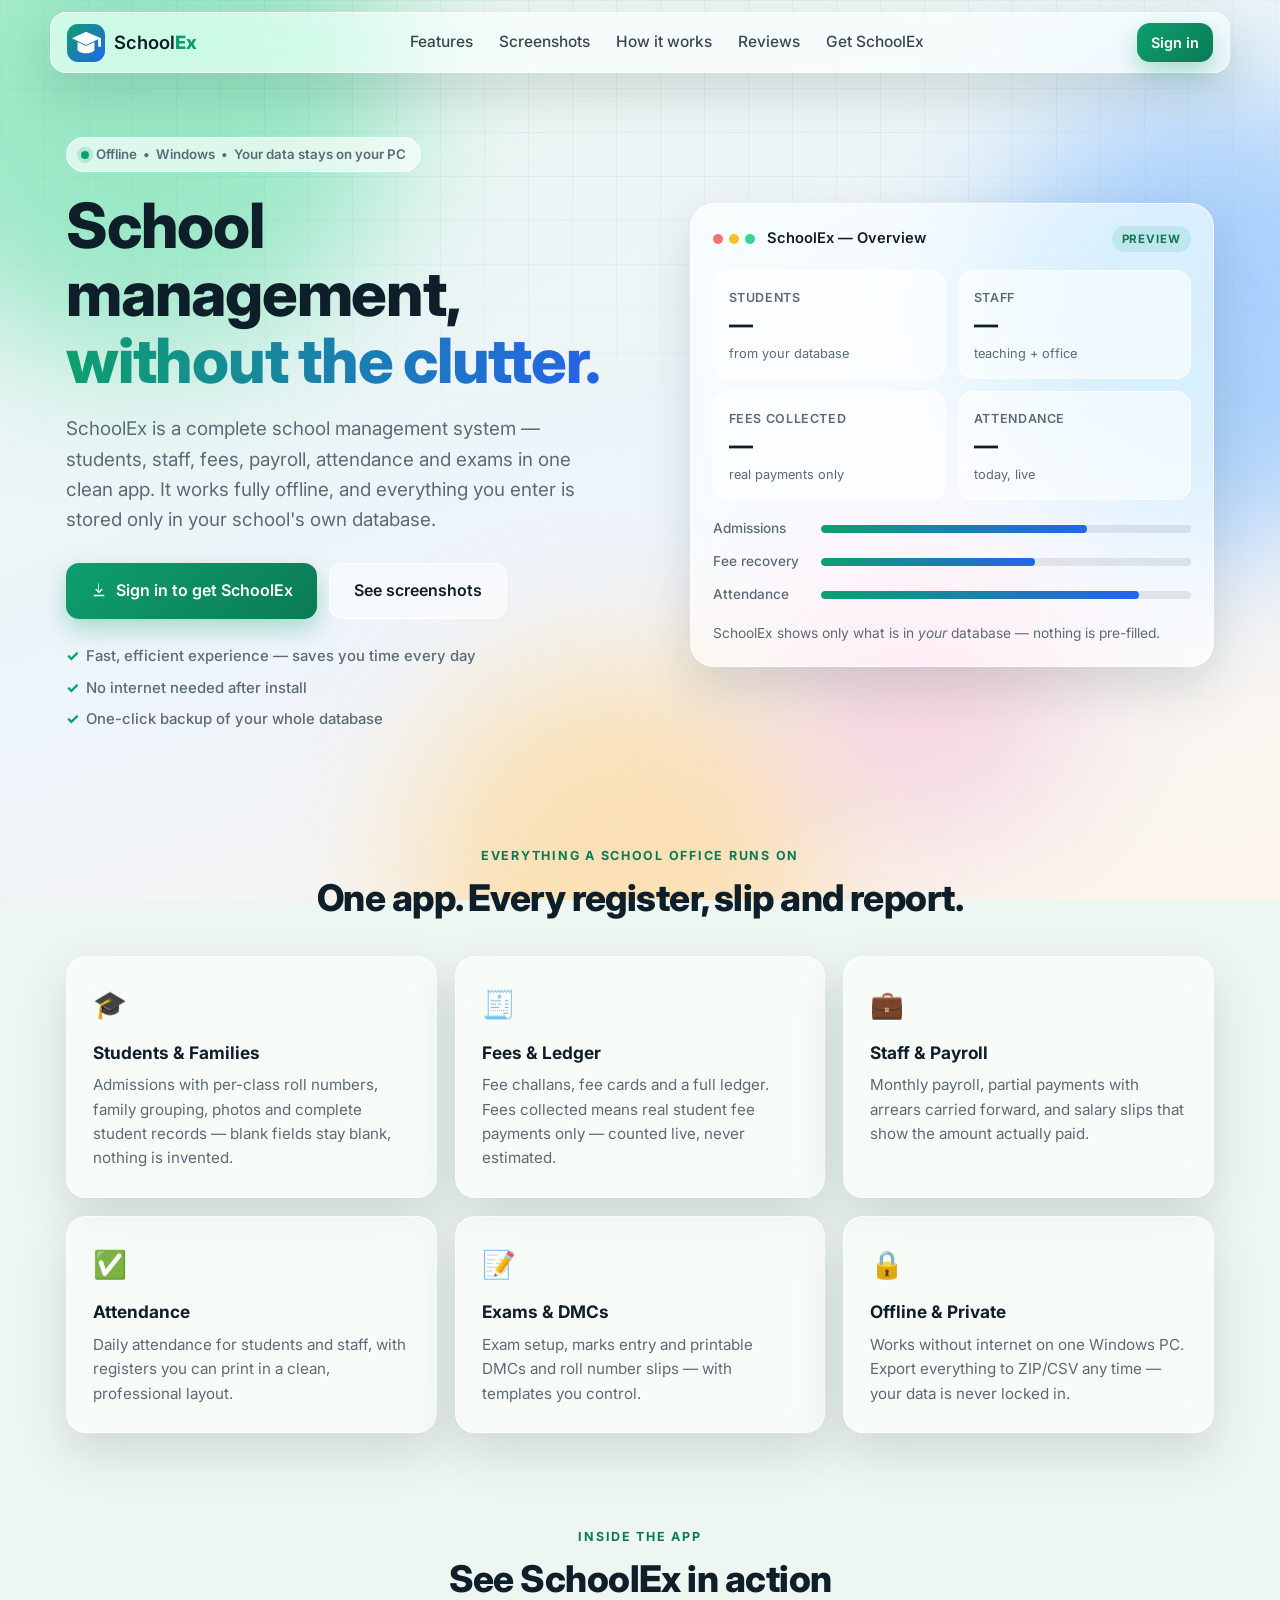
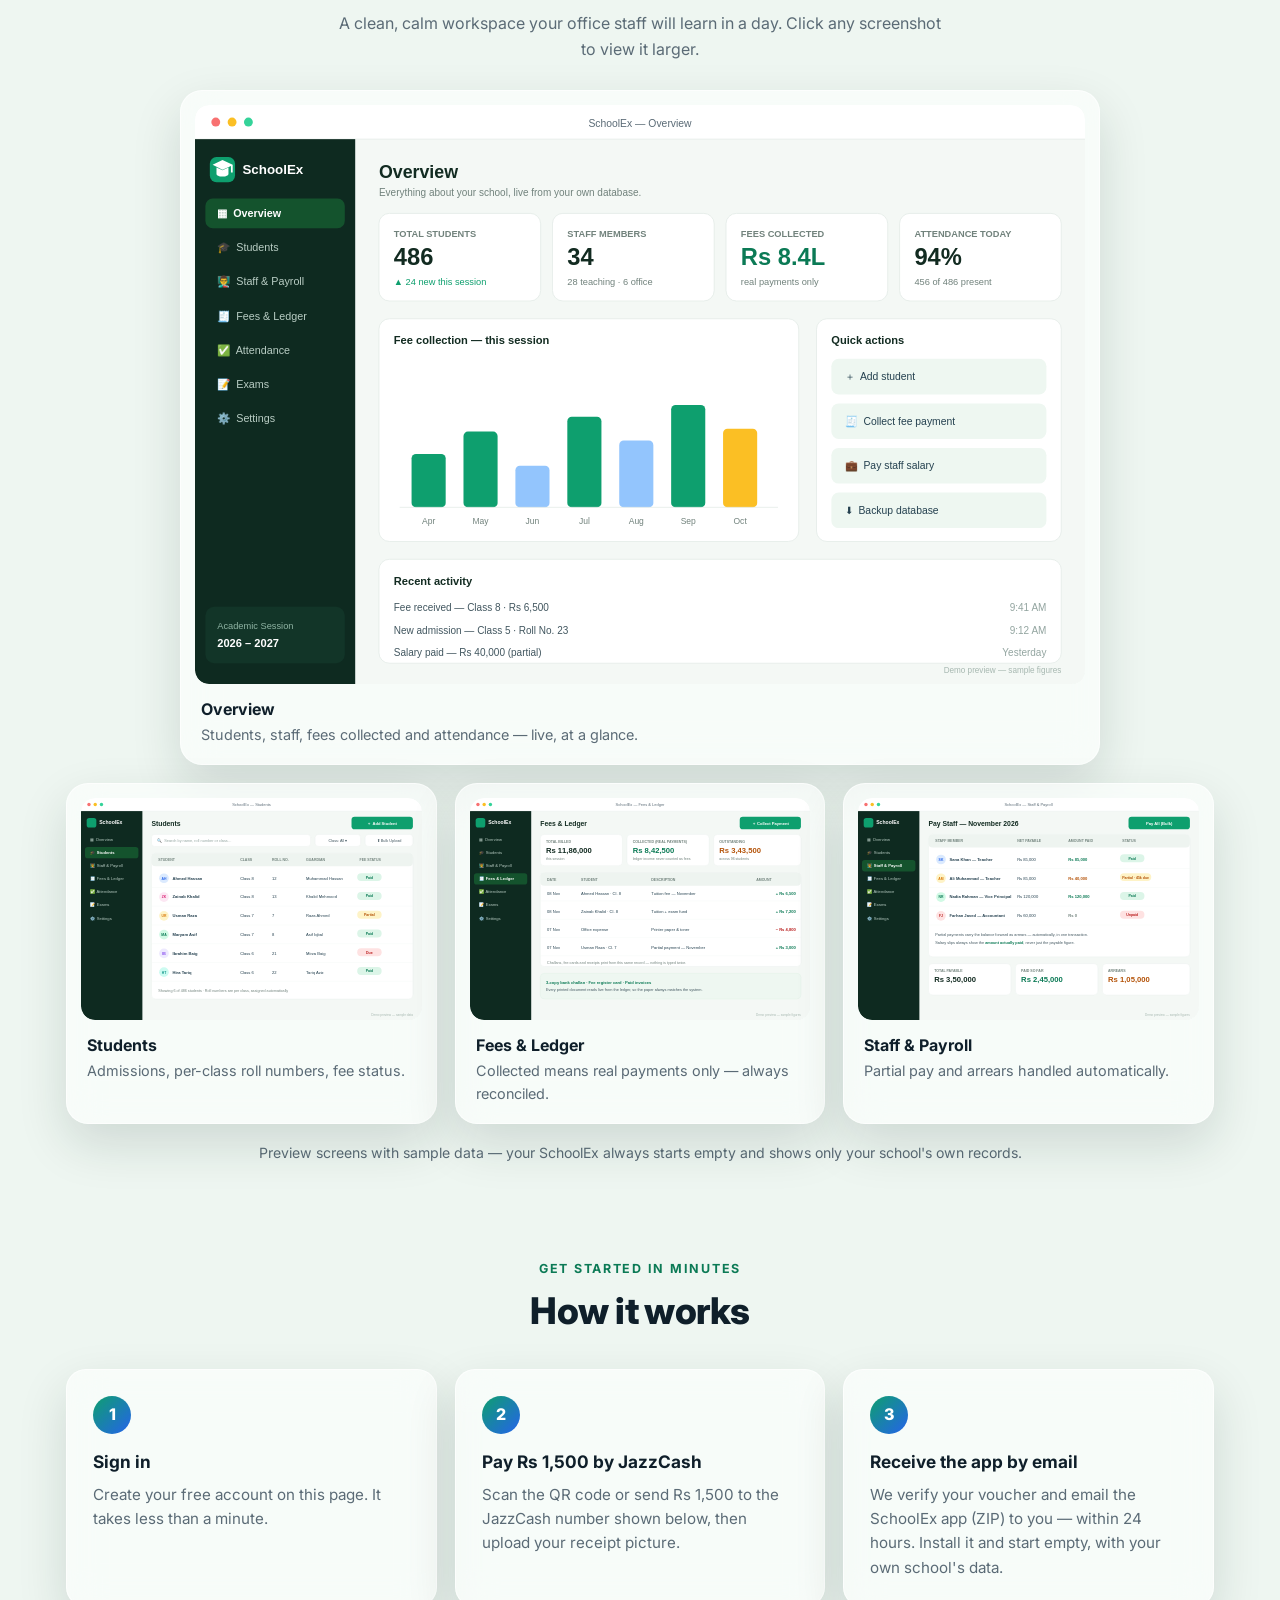
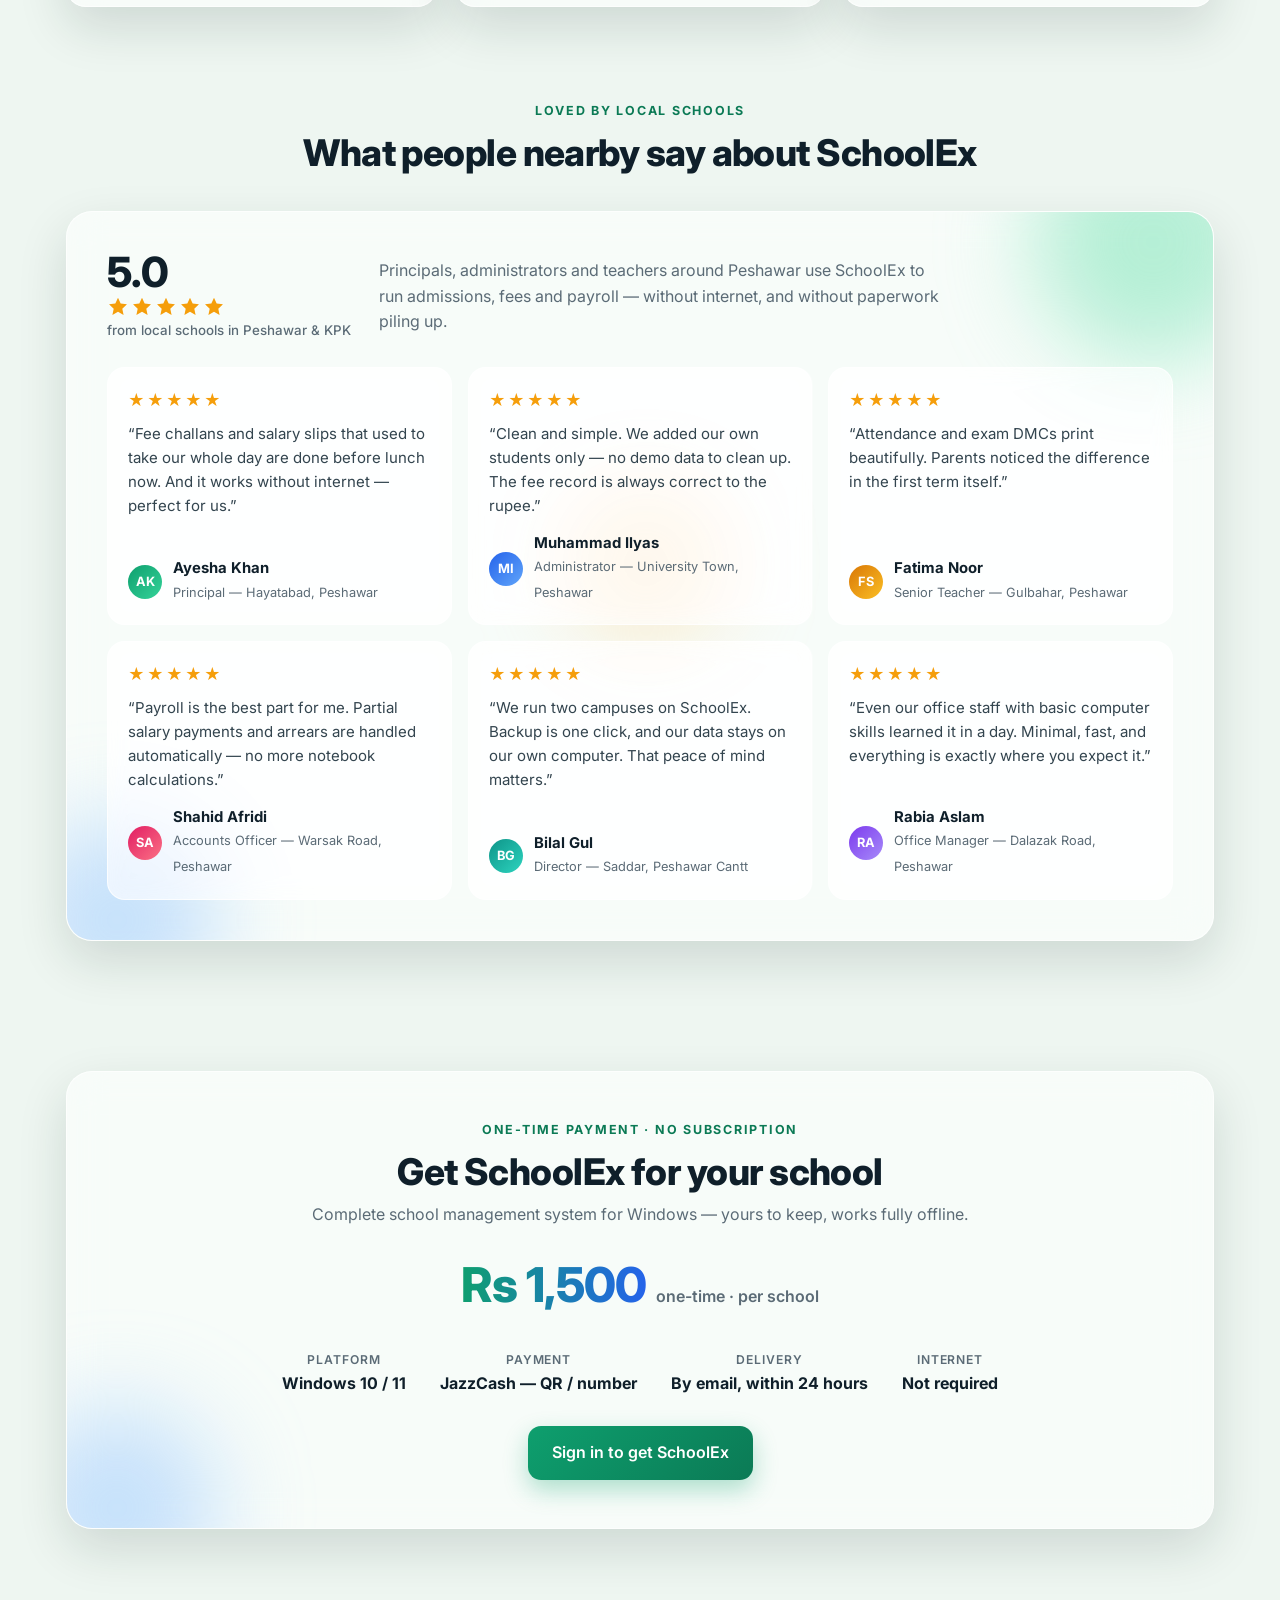
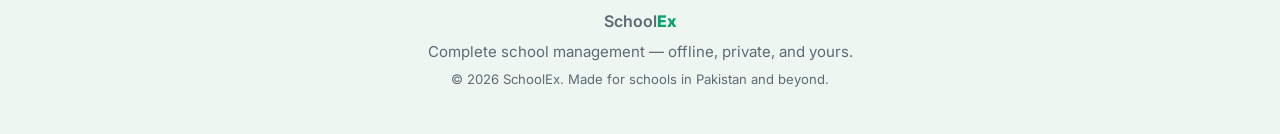
==== index.html @ 46cc44a2 "Payment flow v2: JazzCash number + copy, upload receipt picture (no code), drop Easypaisa, proof ema" ====
<!DOCTYPE html>
<html lang="en">
<head>
<meta charset="UTF-8" />
<meta name="viewport" content="width=device-width, initial-scale=1.0" />
<title>SchoolEx — Complete School Management System</title>
<meta name="description" content="SchoolEx is a complete, offline school management system for Windows. Students, staff, fees, payroll, attendance and exams — your data stays on your own computer." />
<link rel="icon" href="data:image/svg+xml,%3Csvg xmlns='http://www.w3.org/2000/svg' viewBox='0 0 64 64'%3E%3Crect width='64' height='64' rx='14' fill='%230e9f6e'/%3E%3Cpath d='M32 14 6 26l26 12 22-10.2V42h4V26L32 14zm-14 16.6V44c0 3.3 6.3 6 14 6s14-2.7 14-6V30.6l-14 6.5-14-6.5z' fill='white'/%3E%3C/svg%3E" />
<link rel="preconnect" href="https://fonts.googleapis.com" />
<link rel="preconnect" href="https://fonts.gstatic.com" crossorigin />
<link href="https://fonts.googleapis.com/css2?family=Inter:wght@400;500;600;700;800&display=swap" rel="stylesheet" />
<link rel="stylesheet" href="styles.css" />
</head>
<body>

<!-- Blurred abstract background -->
<div class="bg" aria-hidden="true">
  <span class="blob blob-1"></span>
  <span class="blob blob-2"></span>
  <span class="blob blob-3"></span>
  <span class="blob blob-4"></span>
  <div class="bg-grid"></div>
</div>

<header class="nav glass">
  <a class="brand" href="#top" aria-label="SchoolEx home">
    <span class="brand-mark" aria-hidden="true">
      <svg viewBox="0 0 64 64" width="30" height="30"><path d="M32 8 2 22l30 14 26-12.1V40h6V22L32 8ZM14 29.8V46c0 4.4 8.1 8 18 8s18-3.6 18-8V29.8L32 38.2 14 29.8Z" fill="currentColor"/></svg>
    </span>
    <span class="brand-name">School<b>Ex</b></span>
  </a>

  <button class="nav-toggle" id="navToggle" aria-label="Open menu" aria-expanded="false" aria-controls="navLinks">
    <span></span><span></span><span></span>
  </button>

  <nav class="nav-links" id="navLinks">
    <a href="#features">Features</a>
    <a href="#screenshots">Screenshots</a>
    <a href="#how">How it works</a>
    <a href="#reviews">Reviews</a>
    <a href="#download">Get SchoolEx</a>
  </nav>

  <div class="nav-actions">
    <div class="user-chip" id="userChip" hidden>
      <span class="avatar" id="userAvatar">A</span>
      <span class="user-name" id="userName">User</span>
      <button class="btn btn-ghost btn-sm" id="signOutBtn" type="button">Sign out</button>
    </div>
    <button class="btn btn-primary btn-sm" id="navSignInBtn" type="button">Sign in</button>
  </div>
</header>

<main id="top">

  <!-- HERO -->
  <section class="hero">
    <div class="hero-copy">
      <p class="badge"><span class="dot"></span> Offline &nbsp;•&nbsp; Windows &nbsp;•&nbsp; Your data stays on your PC</p>
      <h1>School management,<br /><span class="grad">without the clutter.</span></h1>
      <p class="lead">SchoolEx is a complete school management system — students, staff, fees, payroll, attendance and exams in one clean app. It works fully offline, and everything you enter is stored only in your school's own database.</p>
      <div class="hero-cta">
        <button class="btn btn-primary btn-lg download-btn" type="button" data-download>
          <svg viewBox="0 0 24 24" width="18" height="18" aria-hidden="true"><path d="M12 3v10.2l3.6-3.6L17 11l-5 5-5-5 1.4-1.4L11 13.2V3h1zm-7 15h14v2H5v-2z" fill="currentColor" transform="translate(0 -1)"/></svg>
          <span data-download-label>Sign in to get SchoolEx</span>
        </button>
        <a class="btn btn-glass btn-lg" href="#screenshots">See screenshots</a>
      </div>
      <ul class="hero-points">
        <li>Fast, efficient experience — saves you time every day</li>
        <li>No internet needed after install</li>
        <li>One-click backup of your whole database</li>
      </ul>
    </div>

    <div class="hero-preview glass" aria-label="SchoolEx app preview">
      <div class="preview-head">
        <span class="traffic"><i></i><i></i><i></i></span>
        <span class="preview-title">SchoolEx — Overview</span>
        <span class="preview-tag">Preview</span>
      </div>
      <div class="preview-stats">
        <div class="pstat"><span>Students</span><strong>—</strong><small>from your database</small></div>
        <div class="pstat"><span>Staff</span><strong>—</strong><small>teaching + office</small></div>
        <div class="pstat"><span>Fees collected</span><strong>—</strong><small>real payments only</small></div>
        <div class="pstat"><span>Attendance</span><strong>—</strong><small>today, live</small></div>
      </div>
      <div class="preview-bars" aria-hidden="true">
        <div class="bar-row"><span>Admissions</span><div class="bar"><i style="width:72%"></i></div></div>
        <div class="bar-row"><span>Fee recovery</span><div class="bar"><i style="width:58%"></i></div></div>
        <div class="bar-row"><span>Attendance</span><div class="bar"><i style="width:86%"></i></div></div>
      </div>
      <p class="preview-note">SchoolEx shows only what is in <em>your</em> database — nothing is pre-filled.</p>
    </div>
  </section>

  <!-- FEATURES -->
  <section class="section" id="features">
    <p class="eyebrow">Everything a school office runs on</p>
    <h2>One app. Every register, slip and report.</h2>
    <div class="grid features-grid">
      <article class="card glass">
        <span class="icon">🎓</span>
        <h3>Students &amp; Families</h3>
        <p>Admissions with per-class roll numbers, family grouping, photos and complete student records — blank fields stay blank, nothing is invented.</p>
      </article>
      <article class="card glass">
        <span class="icon">🧾</span>
        <h3>Fees &amp; Ledger</h3>
        <p>Fee challans, fee cards and a full ledger. Fees collected means real student fee payments only — counted live, never estimated.</p>
      </article>
      <article class="card glass">
        <span class="icon">💼</span>
        <h3>Staff &amp; Payroll</h3>
        <p>Monthly payroll, partial payments with arrears carried forward, and salary slips that show the amount actually paid.</p>
      </article>
      <article class="card glass">
        <span class="icon">✅</span>
        <h3>Attendance</h3>
        <p>Daily attendance for students and staff, with registers you can print in a clean, professional layout.</p>
      </article>
      <article class="card glass">
        <span class="icon">📝</span>
        <h3>Exams &amp; DMCs</h3>
        <p>Exam setup, marks entry and printable DMCs and roll number slips — with templates you control.</p>
      </article>
      <article class="card glass">
        <span class="icon">🔒</span>
        <h3>Offline &amp; Private</h3>
        <p>Works without internet on one Windows PC. Export everything to ZIP/CSV any time — your data is never locked in.</p>
      </article>
    </div>
  </section>

  <!-- SCREENSHOTS -->
  <section class="section" id="screenshots">
    <p class="eyebrow">Inside the app</p>
    <h2>See SchoolEx in action</h2>
    <p class="section-sub">A clean, calm workspace your office staff will learn in a day. Click any screenshot to view it larger.</p>

    <figure class="shot shot-featured glass">
      <button class="shot-btn" type="button" data-lightbox="screenshots/overview.svg" data-caption="Overview — your whole school at a glance, live from your own database">
        <img src="screenshots/overview.svg" alt="SchoolEx Overview dashboard screenshot" loading="lazy" />
      </button>
      <figcaption><strong>Overview</strong><span>Students, staff, fees collected and attendance — live, at a glance.</span></figcaption>
    </figure>

    <div class="grid shots-grid">
      <figure class="shot glass">
        <button class="shot-btn" type="button" data-lightbox="screenshots/students.svg" data-caption="Students — admissions, per-class roll numbers and fee status in one register">
          <img src="screenshots/students.svg" alt="SchoolEx Students register screenshot" loading="lazy" />
        </button>
        <figcaption><strong>Students</strong><span>Admissions, per-class roll numbers, fee status.</span></figcaption>
      </figure>
      <figure class="shot glass">
        <button class="shot-btn" type="button" data-lightbox="screenshots/fees.svg" data-caption="Fees &amp; Ledger — billed, collected (real payments only) and outstanding, always reconciled">
          <img src="screenshots/fees.svg" alt="SchoolEx Fees and Ledger screenshot" loading="lazy" />
        </button>
        <figcaption><strong>Fees &amp; Ledger</strong><span>Collected means real payments only — always reconciled.</span></figcaption>
      </figure>
      <figure class="shot glass">
        <button class="shot-btn" type="button" data-lightbox="screenshots/payroll.svg" data-caption="Staff &amp; Payroll — partial payments, automatic arrears, and slips that show the amount actually paid">
          <img src="screenshots/payroll.svg" alt="SchoolEx Staff Payroll screenshot" loading="lazy" />
        </button>
        <figcaption><strong>Staff &amp; Payroll</strong><span>Partial pay and arrears handled automatically.</span></figcaption>
      </figure>
    </div>
    <p class="shots-note">Preview screens with sample data — your SchoolEx always starts empty and shows only your school's own records.</p>
  </section>

  <!-- HOW IT WORKS -->
  <section class="section" id="how">
    <p class="eyebrow">Get started in minutes</p>
    <h2>How it works</h2>
    <div class="grid steps-grid">
      <article class="card glass step"><span class="step-no">1</span><h3>Sign in</h3><p>Create your free account on this page. It takes less than a minute.</p></article>
      <article class="card glass step"><span class="step-no">2</span><h3>Pay Rs 1,500 by JazzCash</h3><p>Scan the QR code or send Rs 1,500 to the JazzCash number shown below, then upload your receipt picture.</p></article>
      <article class="card glass step"><span class="step-no">3</span><h3>Receive the app by email</h3><p>We verify your voucher and email the SchoolEx app (ZIP) to you — within 24 hours. Install it and start empty, with your own school's data.</p></article>
    </div>
  </section>

  <!-- REVIEWS — abstract 5-star local people reviews box -->
  <section class="section" id="reviews">
    <p class="eyebrow">Loved by local schools</p>
    <h2>What people nearby say about SchoolEx</h2>

    <div class="reviews-box glass">
      <span class="reviews-blob rb-1" aria-hidden="true"></span>
      <span class="reviews-blob rb-2" aria-hidden="true"></span>
      <span class="reviews-blob rb-3" aria-hidden="true"></span>

      <div class="reviews-summary">
        <div class="summary-score">
          <strong>5.0</strong>
          <span class="stars" role="img" aria-label="Rated 5 out of 5 stars">
            <svg viewBox="0 0 24 24"><path d="M12 2l2.9 6.3 6.9.8-5.1 4.7 1.4 6.8L12 17.3 5.9 20.6l1.4-6.8L2.2 9.1l6.9-.8L12 2z"/></svg>
            <svg viewBox="0 0 24 24"><path d="M12 2l2.9 6.3 6.9.8-5.1 4.7 1.4 6.8L12 17.3 5.9 20.6l1.4-6.8L2.2 9.1l6.9-.8L12 2z"/></svg>
            <svg viewBox="0 0 24 24"><path d="M12 2l2.9 6.3 6.9.8-5.1 4.7 1.4 6.8L12 17.3 5.9 20.6l1.4-6.8L2.2 9.1l6.9-.8L12 2z"/></svg>
            <svg viewBox="0 0 24 24"><path d="M12 2l2.9 6.3 6.9.8-5.1 4.7 1.4 6.8L12 17.3 5.9 20.6l1.4-6.8L2.2 9.1l6.9-.8L12 2z"/></svg>
            <svg viewBox="0 0 24 24"><path d="M12 2l2.9 6.3 6.9.8-5.1 4.7 1.4 6.8L12 17.3 5.9 20.6l1.4-6.8L2.2 9.1l6.9-.8L12 2z"/></svg>
          </span>
          <small>from local schools in Peshawar &amp; KPK</small>
        </div>
        <p class="summary-text">Principals, administrators and teachers around Peshawar use SchoolEx to run admissions, fees and payroll — without internet, and without paperwork piling up.</p>
      </div>

      <div class="reviews-grid">
        <figure class="review-card">
          <span class="stars sm" role="img" aria-label="5 out of 5 stars">★★★★★</span>
          <blockquote>“Fee challans and salary slips that used to take our whole day are done before lunch now. And it works without internet — perfect for us.”</blockquote>
          <figcaption>
            <span class="avatar a-green">AK</span>
            <span><strong>Ayesha Khan</strong><small>Principal — Hayatabad, Peshawar</small></span>
          </figcaption>
        </figure>

        <figure class="review-card">
          <span class="stars sm" role="img" aria-label="5 out of 5 stars">★★★★★</span>
          <blockquote>“Clean and simple. We added our own students only — no demo data to clean up. The fee record is always correct to the rupee.”</blockquote>
          <figcaption>
            <span class="avatar a-blue">MI</span>
            <span><strong>Muhammad Ilyas</strong><small>Administrator — University Town, Peshawar</small></span>
          </figcaption>
        </figure>

        <figure class="review-card">
          <span class="stars sm" role="img" aria-label="5 out of 5 stars">★★★★★</span>
          <blockquote>“Attendance and exam DMCs print beautifully. Parents noticed the difference in the first term itself.”</blockquote>
          <figcaption>
            <span class="avatar a-amber">FS</span>
            <span><strong>Fatima Noor</strong><small>Senior Teacher — Gulbahar, Peshawar</small></span>
          </figcaption>
        </figure>

        <figure class="review-card">
          <span class="stars sm" role="img" aria-label="5 out of 5 stars">★★★★★</span>
          <blockquote>“Payroll is the best part for me. Partial salary payments and arrears are handled automatically — no more notebook calculations.”</blockquote>
          <figcaption>
            <span class="avatar a-rose">SA</span>
            <span><strong>Shahid Afridi</strong><small>Accounts Officer — Warsak Road, Peshawar</small></span>
          </figcaption>
        </figure>

        <figure class="review-card">
          <span class="stars sm" role="img" aria-label="5 out of 5 stars">★★★★★</span>
          <blockquote>“We run two campuses on SchoolEx. Backup is one click, and our data stays on our own computer. That peace of mind matters.”</blockquote>
          <figcaption>
            <span class="avatar a-teal">BG</span>
            <span><strong>Bilal Gul</strong><small>Director — Saddar, Peshawar Cantt</small></span>
          </figcaption>
        </figure>

        <figure class="review-card">
          <span class="stars sm" role="img" aria-label="5 out of 5 stars">★★★★★</span>
          <blockquote>“Even our office staff with basic computer skills learned it in a day. Minimal, fast, and everything is exactly where you expect it.”</blockquote>
          <figcaption>
            <span class="avatar a-violet">RA</span>
            <span><strong>Rabia Aslam</strong><small>Office Manager — Dalazak Road, Peshawar</small></span>
          </figcaption>
        </figure>
      </div>
      <!-- Note for the site owner: replace these sample reviews with real ones from your schools before promoting the page. -->
    </div>
  </section>

  <!-- GET SCHOOLEX — payment -->
  <section class="section" id="download">
    <div class="download-card glass">
      <span class="reviews-blob rb-2" aria-hidden="true"></span>
      <p class="eyebrow">One-time payment · No subscription</p>
      <h2>Get SchoolEx for your school</h2>
      <p class="lead-sm">Complete school management system for Windows — yours to keep, works fully offline.</p>
      <div class="price-tag"><span class="price-amount">Rs 1,500</span><span class="price-note">one-time · per school</span></div>
      <ul class="specs">
        <li><span>Platform</span><strong>Windows 10 / 11</strong></li>
        <li><span>Payment</span><strong>JazzCash — QR / number</strong></li>
        <li><span>Delivery</span><strong>By email, within 24 hours</strong></li>
        <li><span>Internet</span><strong>Not required</strong></li>
      </ul>
      <button class="btn btn-primary btn-lg download-btn" type="button" data-download>
        <span data-download-label>Sign in to get SchoolEx</span>
      </button>

      <!-- Payment step (unlocked after sign-in) -->
      <div class="pay-panel" id="paymentPanel" hidden>
        <div class="pay-head">
          <span class="step-badge">Final step</span>
          <h3>Pay Rs 1,500 with JazzCash</h3>
          <p>Send <strong>Rs 1,500</strong> from JazzCash or any mobile wallet / bank app (Raast) to the number below — then upload your receipt picture. Your details and the picture are sent <strong>straight to our Gmail inbox</strong> for verification.</p>
        </div>

        <div class="jazz-card">
          <div class="jazz-info">
            <span class="jazz-brand">JazzCash</span>
            <span class="jazz-label">Send money to this number</span>
            <span class="jazz-number">0329 5626026</span>
            <span class="jazz-title">Account title: <strong>Masood Ahmad</strong></span>
            <button class="btn btn-glass btn-sm" id="copyNumberBtn" type="button">📋 Copy number</button>
          </div>
          <div class="qr-box">
            <!-- Owner's JazzCash QR will be placed here as qr-jazzcash.svg once a valid QR is supplied -->
            <div class="qr-placeholder" role="img" aria-label="QR code coming soon — please use the JazzCash number">
              <span class="qr-icon">▦</span>
              <span>QR code coming soon<br />Please use the number for now</span>
            </div>
          </div>
        </div>

        <label class="voucher-label"> Upload your voucher / receipt picture
          <span class="upload-box">
            <input type="file" id="proofFile" accept="image/*" />
            <span class="upload-hint" id="proofName">Choose the screenshot or photo of your payment receipt (image, up to 8 MB)</span>
          </span>
        </label>
        <img id="proofPreview" class="proof-preview" alt="Your uploaded receipt preview" hidden />
        <p class="form-error" id="payError" role="alert" hidden></p>

        <div class="pay-actions">
          <button class="btn btn-primary btn-lg" id="confirmSentBtn" type="button">Submit payment proof ✓</button>
          <a class="btn btn-glass btn-lg" id="sendVoucherBtn" href="#" role="button">
            ✉&#160; Or email it to <span class="masked-email">mas•••06@gmail.com</span>
          </a>
        </div>
        <p class="pay-note"><strong>Submit</strong> sends your details and receipt picture directly to our Gmail inbox — no email app needed. If submitting ever fails, use the masked-email button instead and attach the picture in your email app. The address is shown masked on purpose.</p>
      </div>

      <!-- Thank-you (shown after the visitor confirms sending) -->
      <div class="thanks-panel" id="thanksPanel" hidden>
        <div class="thanks-icon" aria-hidden="true">🎉</div>
        <h3>Congratulations — and thank you, from the heart! 💚</h3>
        <p class="thanks-msg">You have taken a beautiful step for your school. Your payment details are with us now, and it truly means a lot that you chose SchoolEx. We will lovingly verify your payment and <strong>email the SchoolEx app (ZIP) to <span id="thanksEmail">your email</span> within 24 hours</strong> — by <strong id="deliveryBy"></strong> at the latest.</p>
        <p class="thanks-sub" id="orderSummary"></p>
        <p class="thanks-sub">No need to wait on this page — just keep an eye on your inbox (and the spam folder, just in case). If anything is unclear in your receipt picture, we will reply to the same email and help you complete it.</p>
        <p class="thanks-sign">With gratitude,<br /><strong>Team SchoolEx</strong></p>
      </div>
    </div>
  </section>

</main>

<footer class="footer">
  <span class="brand-name">School<b>Ex</b></span>
  <p>Complete school management — offline, private, and yours.</p>
  <small>© 2026 SchoolEx. Made for schools in Pakistan and beyond.</small>
</footer>

<!-- AUTH MODAL -->
<div class="modal-backdrop" id="authModal" hidden>
  <div class="modal glass-strong" role="dialog" aria-modal="true" aria-labelledby="authTitle">
    <button class="modal-close" id="authClose" type="button" aria-label="Close">✕</button>
    <div class="modal-brand">
      <span class="brand-mark"><svg viewBox="0 0 64 64" width="26" height="26"><path d="M32 8 2 22l30 14 26-12.1V40h6V22L32 8ZM14 29.8V46c0 4.4 8.1 8 18 8s18-3.6 18-8V29.8L32 38.2 14 29.8Z" fill="currentColor"/></svg></span>
      <h2 id="authTitle">Welcome to SchoolEx</h2>
      <p>Sign in to continue to the payment step.</p>
    </div>

    <div class="tabs" role="tablist">
      <button class="tab active" id="tabSignIn" type="button" role="tab" aria-selected="true">Sign in</button>
      <button class="tab" id="tabSignUp" type="button" role="tab" aria-selected="false">Create account</button>
    </div>

    <form id="signInForm" novalidate>
      <label> Email
        <input type="email" id="siEmail" autocomplete="email" placeholder="you@school.edu.pk" required />
      </label>
      <label> Password
        <span class="pw-wrap">
          <input type="password" id="siPassword" autocomplete="current-password" placeholder="Your password" required />
          <button type="button" class="pw-toggle" data-toggle-pw="siPassword" aria-label="Show password">Show</button>
        </span>
      </label>
      <p class="form-error" id="siError" role="alert" hidden></p>
      <button class="btn btn-primary btn-block" type="submit">Sign in &amp; continue</button>
    </form>

    <form id="signUpForm" novalidate hidden>
      <label> Full name
        <input type="text" id="suName" autocomplete="name" placeholder="e.g. Ayesha Khan" required />
      </label>
      <label> School name <span class="optional">(optional)</span>
        <input type="text" id="suSchool" autocomplete="organization" placeholder="e.g. City Model School" />
      </label>
      <label> Email
        <input type="email" id="suEmail" autocomplete="email" placeholder="you@school.edu.pk" required />
      </label>
      <label> Password
        <span class="pw-wrap">
          <input type="password" id="suPassword" autocomplete="new-password" placeholder="At least 8 characters" required />
          <button type="button" class="pw-toggle" data-toggle-pw="suPassword" aria-label="Show password">Show</button>
        </span>
      </label>
      <p class="form-error" id="suError" role="alert" hidden></p>
      <button class="btn btn-primary btn-block" type="submit">Create account &amp; continue</button>
    </form>

    <p class="auth-note">Demo sign-in for this landing page — accounts are stored only in your browser. Connect a real backend before using this for public registrations.</p>
  </div>
</div>

<!-- LIGHTBOX -->
<div class="modal-backdrop" id="lightbox" hidden>
  <div class="lightbox-box glass-strong">
    <button class="modal-close" id="lightboxClose" type="button" aria-label="Close">✕</button>
    <img id="lightboxImg" src="" alt="SchoolEx screenshot enlarged" />
    <p id="lightboxCaption"></p>
  </div>
</div>

<div class="toast" id="toast" role="status" hidden></div>

<script src="app.js"></script>
</body>
</html>
---- styles.css ----
/* SchoolEx landing page — minimal, professional, glass / blur design, fully responsive */
:root{
  --green:#0e9f6e; --green-dark:#0b7a55; --ink:#0f1f2a; --muted:#5b6b76;
  --glass:rgba(255,255,255,.62); --glass-strong:rgba(255,255,255,.86);
  --border:rgba(255,255,255,.65); --shadow:0 20px 50px rgba(15,45,35,.14);
  --radius:20px;
}
*{box-sizing:border-box;margin:0;padding:0}
[hidden]{display:none!important}
html{scroll-behavior:smooth}
body{
  font-family:"Inter",system-ui,-apple-system,"Segoe UI",Roboto,Arial,sans-serif;
  color:var(--ink); background:#eef6f1; line-height:1.6; overflow-x:hidden;
  -webkit-font-smoothing:antialiased;
}
a{color:inherit;text-decoration:none}
button{font:inherit;cursor:pointer}
h1{font-size:clamp(2.3rem,5.4vw,3.9rem);line-height:1.08;font-weight:800;letter-spacing:-.02em}
h2{font-size:clamp(1.6rem,3.4vw,2.3rem);line-height:1.2;font-weight:800;letter-spacing:-.015em;text-align:center}
h3{font-size:1.08rem;font-weight:700}
.grad{background:linear-gradient(92deg,var(--green),#2563eb);-webkit-background-clip:text;background-clip:text;color:transparent}

/* ---------- Blurred background ---------- */
.bg{position:fixed;inset:0;z-index:-1;overflow:hidden;background:linear-gradient(160deg,#eaf7ef 0%,#eef4fb 55%,#fdf6ec 100%)}
.blob{position:absolute;border-radius:50%;filter:blur(70px);opacity:.75}
.blob-1{width:520px;height:520px;background:#7fe3b8;top:-160px;left:-120px}
.blob-2{width:460px;height:460px;background:#93c5fd;top:10%;right:-160px}
.blob-3{width:420px;height:420px;background:#fcd9a0;bottom:-180px;left:32%}
.blob-4{width:300px;height:300px;background:#f5b8d0;bottom:6%;right:16%;opacity:.5}
.bg-grid{position:absolute;inset:0;background-image:linear-gradient(rgba(15,31,42,.045) 1px,transparent 1px),linear-gradient(90deg,rgba(15,31,42,.045) 1px,transparent 1px);background-size:44px 44px;mask-image:radial-gradient(ellipse 90% 70% at 50% 0%,#000 30%,transparent 75%)}

/* ---------- Glass ---------- */
.glass{background:var(--glass);backdrop-filter:blur(18px) saturate(160%);-webkit-backdrop-filter:blur(18px) saturate(160%);border:1px solid var(--border);box-shadow:var(--shadow)}
.glass-strong{background:var(--glass-strong);backdrop-filter:blur(24px) saturate(170%);-webkit-backdrop-filter:blur(24px) saturate(170%);border:1px solid var(--border);box-shadow:0 30px 80px rgba(15,45,35,.25)}

/* ---------- Nav ---------- */
.nav{position:sticky;top:12px;z-index:50;display:flex;align-items:center;gap:20px;
  margin:12px auto 0;max-width:1180px;width:calc(100% - 32px);padding:10px 16px;border-radius:16px}
.brand{display:flex;align-items:center;gap:9px;font-size:1.15rem}
.brand-mark{display:grid;place-items:center;width:38px;height:38px;border-radius:11px;background:linear-gradient(135deg,var(--green),#2563eb);color:#fff}
.brand-name{font-weight:600}.brand-name b{color:var(--green);font-weight:800}
.nav-links{display:flex;gap:26px;margin-inline:auto;font-weight:500;font-size:.97rem}
.nav-links a{opacity:.82}.nav-links a:hover{opacity:1;color:var(--green-dark)}
.nav-actions{display:flex;align-items:center;gap:10px}
.nav-toggle{display:none;background:none;border:0;width:38px;height:38px;flex-direction:column;justify-content:center;gap:5px;align-items:center}
.nav-toggle span{display:block;width:20px;height:2px;background:var(--ink);border-radius:2px}
.user-chip{display:flex;align-items:center;gap:9px;font-weight:600;font-size:.92rem}
.avatar{display:grid;place-items:center;width:34px;height:34px;border-radius:50%;background:linear-gradient(135deg,var(--green),#2563eb);color:#fff;font-size:.8rem;font-weight:700;flex:none}

/* ---------- Buttons ---------- */
.btn{display:inline-flex;align-items:center;justify-content:center;gap:8px;border:0;border-radius:13px;font-weight:600;transition:transform .15s ease,box-shadow .15s ease,background .15s ease}
.btn:active{transform:translateY(1px)}
.btn-primary{background:linear-gradient(135deg,var(--green),var(--green-dark));color:#fff;box-shadow:0 10px 24px rgba(14,159,110,.32)}
.btn-primary:hover{box-shadow:0 14px 30px rgba(14,159,110,.4);transform:translateY(-1px)}
.btn-glass{background:rgba(255,255,255,.55);border:1px solid var(--border);backdrop-filter:blur(12px);color:var(--ink)}
.btn-glass:hover{background:rgba(255,255,255,.8)}
.btn-ghost{background:transparent;color:var(--muted);padding:6px 10px}
.btn-ghost:hover{color:var(--ink)}
.btn-sm{padding:8px 14px;font-size:.9rem}
.btn-lg{padding:14px 24px;font-size:1rem}
.btn-block{width:100%;padding:13px 20px}
.btn.unlocked{background:linear-gradient(135deg,#2563eb,#1d4ed8);box-shadow:0 10px 24px rgba(37,99,235,.32)}

/* ---------- Layout ---------- */
main{max-width:1180px;margin:0 auto;padding:0 16px}
.section{padding:84px 0 10px}
.eyebrow{text-align:center;color:var(--green-dark);font-weight:700;text-transform:uppercase;letter-spacing:.14em;font-size:.78rem;margin-bottom:10px}
.grid{display:grid;gap:18px;margin-top:36px}

/* ---------- Hero ---------- */
.hero{display:grid;grid-template-columns:1.05fr .95fr;gap:44px;align-items:center;padding:64px 0 30px}
.badge{display:inline-flex;align-items:center;gap:7px;background:rgba(255,255,255,.65);border:1px solid var(--border);backdrop-filter:blur(10px);padding:6px 14px;border-radius:999px;font-size:.83rem;font-weight:600;color:var(--muted);margin-bottom:20px}
.badge .dot{width:8px;height:8px;border-radius:50%;background:var(--green);box-shadow:0 0 0 4px rgba(14,159,110,.18)}
.lead{font-size:clamp(1.02rem,1.6vw,1.18rem);color:var(--muted);margin:20px 0 28px;max-width:34rem}
.hero-cta{display:flex;gap:12px;flex-wrap:wrap}
.hint{color:var(--muted);font-size:.9rem;margin-top:12px}
.hero-points{list-style:none;display:flex;flex-wrap:wrap;gap:8px 22px;margin-top:26px;color:var(--muted);font-size:.93rem;font-weight:500}
.hero-points li::before{content:"✓";color:var(--green);font-weight:800;margin-right:7px}

.hero-preview{border-radius:24px;padding:22px;position:relative}
.preview-head{display:flex;align-items:center;gap:12px;margin-bottom:18px}
.traffic{display:flex;gap:6px}.traffic i{width:10px;height:10px;border-radius:50%;background:#f87171}.traffic i:nth-child(2){background:#fbbf24}.traffic i:nth-child(3){background:#34d399}
.preview-title{font-weight:600;font-size:.92rem}
.preview-tag{margin-left:auto;font-size:.72rem;font-weight:700;letter-spacing:.08em;text-transform:uppercase;color:var(--green-dark);background:rgba(14,159,110,.12);padding:4px 10px;border-radius:999px}
.preview-stats{display:grid;grid-template-columns:1fr 1fr;gap:12px}
.pstat{background:rgba(255,255,255,.6);border:1px solid rgba(255,255,255,.7);border-radius:15px;padding:13px 15px}
.pstat span{font-size:.78rem;color:var(--muted);font-weight:600;text-transform:uppercase;letter-spacing:.05em}
.pstat strong{display:block;font-size:1.5rem;line-height:1.25}
.pstat small{color:var(--muted);font-size:.8rem}
.preview-bars{margin-top:18px;display:grid;gap:11px}
.bar-row{display:grid;grid-template-columns:96px 1fr;align-items:center;gap:12px;font-size:.85rem;font-weight:500;color:var(--muted)}
.bar{height:8px;border-radius:99px;background:rgba(15,31,42,.09);overflow:hidden}
.bar i{display:block;height:100%;border-radius:99px;background:linear-gradient(90deg,var(--green),#2563eb)}
.preview-note{margin-top:16px;font-size:.86rem;color:var(--muted)}

/* ---------- Cards ---------- */
.features-grid{grid-template-columns:repeat(3,1fr)}
.card{border-radius:var(--radius);padding:26px}
.card .icon{font-size:1.7rem;display:block;margin-bottom:12px}
.card p{color:var(--muted);font-size:.95rem;margin-top:7px}
.steps-grid{grid-template-columns:repeat(3,1fr)}
.step .step-no{display:grid;place-items:center;width:38px;height:38px;border-radius:50%;background:linear-gradient(135deg,var(--green),#2563eb);color:#fff;font-weight:800;margin-bottom:14px}

/* ---------- Reviews box ---------- */
.reviews-box{position:relative;overflow:hidden;border-radius:26px;padding:clamp(22px,4vw,40px);margin-top:36px}
.reviews-blob{position:absolute;border-radius:50%;filter:blur(46px);pointer-events:none}
.rb-1{width:240px;height:240px;background:rgba(127,227,184,.55);top:-90px;right:-60px}
.rb-2{width:200px;height:200px;background:rgba(147,197,253,.5);bottom:-80px;left:-50px}
.rb-3{width:150px;height:150px;background:rgba(252,217,160,.55);top:38%;left:44%}
.reviews-summary{position:relative;display:flex;gap:28px;align-items:center;flex-wrap:wrap;margin-bottom:26px}
.summary-score{display:flex;flex-direction:column;align-items:flex-start;gap:2px}
.summary-score strong{font-size:2.6rem;line-height:1;font-weight:800}
.summary-score small{color:var(--muted);font-weight:500}
.stars{display:inline-flex;gap:2px;color:#f59e0b}
.stars svg{width:22px;height:22px;fill:#f59e0b}
.stars.sm{font-size:1rem;letter-spacing:2px;margin-bottom:8px}
.summary-text{position:relative;flex:1;min-width:240px;color:var(--muted);max-width:560px}
.reviews-grid{position:relative;display:grid;grid-template-columns:repeat(3,1fr);gap:16px}
.review-card{background:rgba(255,255,255,.66);border:1px solid rgba(255,255,255,.75);border-radius:18px;padding:20px;backdrop-filter:blur(10px);display:flex;flex-direction:column}
.review-card blockquote{font-size:.94rem;color:#33454f;flex:1}
.review-card figcaption{display:flex;align-items:center;gap:11px;margin-top:16px}
.review-card figcaption strong{display:block;font-size:.93rem;line-height:1.3}
.review-card figcaption small{color:var(--muted);font-size:.8rem}
.avatar.a-green{background:linear-gradient(135deg,#0e9f6e,#34d399)}
.avatar.a-blue{background:linear-gradient(135deg,#2563eb,#60a5fa)}
.avatar.a-amber{background:linear-gradient(135deg,#d97706,#fbbf24)}
.avatar.a-rose{background:linear-gradient(135deg,#e11d63,#fb7185)}
.avatar.a-teal{background:linear-gradient(135deg,#0d9488,#2dd4bf)}
.avatar.a-violet{background:linear-gradient(135deg,#7c3aed,#a78bfa)}

/* ---------- Screenshots ---------- */
.section-sub{text-align:center;color:var(--muted);max-width:620px;margin:10px auto 0}
.shot{border-radius:22px;padding:14px;margin-top:28px}
.shot-featured{max-width:920px;margin-left:auto;margin-right:auto}
.shot-btn{display:block;width:100%;border:0;background:none;padding:0;border-radius:14px;overflow:hidden}
.shot-btn img{display:block;width:100%;height:auto;border-radius:14px;box-shadow:0 14px 34px rgba(15,45,35,.16);transition:transform .25s ease}
.shot-btn:hover img{transform:scale(1.012)}
.shot figcaption{display:flex;flex-direction:column;gap:1px;padding:13px 6px 4px;text-align:left}
.shot figcaption strong{font-size:1rem}
.shot figcaption span{color:var(--muted);font-size:.9rem}
.shots-grid{grid-template-columns:repeat(3,1fr);margin-top:18px}
.shots-grid .shot{margin-top:0}
.shots-note{text-align:center;color:var(--muted);font-size:.88rem;margin-top:18px}
.lightbox-box{position:relative;width:100%;max-width:980px;border-radius:22px;padding:18px;max-height:92vh;overflow:auto}
.lightbox-box img{display:block;width:100%;height:auto;border-radius:14px}
.lightbox-box p{margin-top:13px;color:var(--muted);font-size:.95rem;text-align:center}

/* ---------- Price + payment ---------- */
.price-tag{display:flex;align-items:baseline;justify-content:center;gap:10px;margin-top:20px}
.price-amount{font-size:clamp(2.2rem,5vw,3rem);font-weight:800;letter-spacing:-.02em;background:linear-gradient(92deg,var(--green),#2563eb);-webkit-background-clip:text;background-clip:text;color:transparent}
.price-note{color:var(--muted);font-weight:600}
.pay-panel{margin:30px auto 0;max-width:640px;text-align:left;background:rgba(255,255,255,.6);border:1px solid rgba(255,255,255,.75);border-radius:20px;padding:clamp(20px,3.4vw,30px);backdrop-filter:blur(10px)}
.pay-panel[hidden]{display:none}
.pay-head h3{font-size:1.25rem;margin:8px 0 6px}
.pay-head p{color:var(--muted);font-size:.96rem}
.step-badge{display:inline-block;font-size:.72rem;font-weight:700;letter-spacing:.09em;text-transform:uppercase;color:var(--green-dark);background:rgba(14,159,110,.13);padding:5px 11px;border-radius:999px}
.jazz-card{display:flex;gap:22px;align-items:center;background:#fff;border:1px solid rgba(15,31,42,.09);border-radius:18px;padding:20px;margin:20px 0;text-align:left}
.jazz-info{display:flex;flex-direction:column;gap:3px;flex:1;align-items:flex-start}
.jazz-brand{font-weight:800;font-size:1.05rem;color:#e01a2b;letter-spacing:.01em}
.jazz-label{font-size:.8rem;font-weight:600;text-transform:uppercase;letter-spacing:.07em;color:var(--muted)}
.jazz-number{font-size:clamp(1.7rem,4.4vw,2.3rem);font-weight:800;letter-spacing:.04em;line-height:1.15;color:var(--ink)}
.jazz-title{color:var(--muted);font-size:.94rem;margin-bottom:10px}
.qr-box{flex:none;width:172px;height:172px;border-radius:14px;border:1.5px dashed rgba(15,31,42,.22);display:grid;place-items:center;background:#fbfdfc;padding:10px}
.qr-box img{width:100%;height:100%;object-fit:contain;border-radius:8px}
.qr-placeholder{display:flex;flex-direction:column;align-items:center;gap:7px;text-align:center;color:var(--muted);font-size:.8rem;font-weight:600;line-height:1.35}
.qr-icon{font-size:2rem;color:rgba(15,31,42,.35)}
.upload-box{display:block}
.upload-box input[type="file"]{width:100%;padding:11px;border-radius:12px;border:1px dashed rgba(15,31,42,.3);background:rgba(255,255,255,.9);font:inherit;font-weight:400;font-size:.9rem}
.upload-hint{display:block;margin-top:6px;font-size:.82rem;color:var(--muted);font-weight:500}
.proof-preview{display:block;max-width:220px;max-height:220px;border-radius:12px;border:1px solid rgba(15,31,42,.15);margin-top:12px;box-shadow:0 10px 24px rgba(15,45,35,.14)}
@media (max-width:680px){.jazz-card{flex-direction:column;text-align:center}.jazz-info{align-items:center}.qr-box{width:190px;height:190px}}
.pay-methods{display:flex;gap:10px;margin:20px 0 16px}
.method-pill{flex:1;padding:12px;border-radius:13px;border:1.5px solid rgba(15,31,42,.14);background:rgba(255,255,255,.85);font-weight:700;color:var(--muted)}
.method-pill.active{border-color:var(--green);color:var(--green-dark);background:rgba(14,159,110,.1);box-shadow:0 6px 16px rgba(14,159,110,.16)}
.voucher-label{display:grid;gap:6px;font-weight:600;font-size:.92rem}
.voucher-label input{width:100%;padding:12px 14px;border-radius:12px;border:1px solid rgba(15,31,42,.16);background:rgba(255,255,255,.92);font:inherit;font-weight:400}
.voucher-label input:focus{outline:2px solid rgba(14,159,110,.55);border-color:transparent}
.pay-actions{display:flex;gap:12px;flex-wrap:wrap;margin-top:18px}
.pay-actions .btn{flex:1;justify-content:center;text-align:center}
.masked-email{font-weight:700;color:var(--green-dark)}
.pay-note{margin-top:14px;font-size:.84rem;color:var(--muted)}
.thanks-panel{margin:30px auto 0;max-width:640px;background:linear-gradient(160deg,rgba(220,245,232,.85),rgba(255,255,255,.7));border:1px solid rgba(14,159,110,.3);border-radius:20px;padding:clamp(22px,3.6vw,34px);text-align:center}
.thanks-panel[hidden]{display:none}
.thanks-icon{font-size:2.4rem;margin-bottom:6px}
.thanks-panel h3{font-size:1.3rem;margin-bottom:10px}
.thanks-msg{color:#33454f;font-size:1rem}
.thanks-sub{color:var(--muted);font-size:.9rem;margin-top:12px}
.thanks-sign{margin-top:16px;color:var(--muted);font-size:.93rem}

/* ---------- Download ---------- */
.download-card{position:relative;overflow:hidden;border-radius:26px;padding:clamp(26px,5vw,48px);text-align:center;margin-top:36px}
.download-card h2{margin-bottom:8px}
.lead-sm{color:var(--muted)}
.specs{list-style:none;display:flex;justify-content:center;flex-wrap:wrap;gap:12px 34px;margin:26px 0 30px}
.specs li{display:flex;flex-direction:column;gap:1px}
.specs span{font-size:.76rem;text-transform:uppercase;letter-spacing:.08em;color:var(--muted);font-weight:600}
.download-card .hint{max-width:420px;margin:12px auto 0}

/* ---------- Footer ---------- */
.footer{text-align:center;padding:70px 16px 42px;color:var(--muted)}
.footer p{margin:6px 0 2px;font-size:.94rem}
.footer small{font-size:.82rem}

/* ---------- Modal ---------- */
.modal-backdrop{position:fixed;inset:0;z-index:100;background:rgba(15,31,42,.38);backdrop-filter:blur(8px);-webkit-backdrop-filter:blur(8px);display:grid;place-items:center;padding:16px}
.modal-backdrop[hidden]{display:none}
.modal{position:relative;width:100%;max-width:420px;border-radius:24px;padding:30px 28px;max-height:92vh;overflow:auto}
.modal-close{position:absolute;top:14px;right:14px;width:34px;height:34px;border-radius:50%;border:0;background:rgba(15,31,42,.07);font-size:.85rem}
.modal-close:hover{background:rgba(15,31,42,.14)}
.modal-brand{text-align:center;margin-bottom:20px}
.modal-brand .brand-mark{margin:0 auto 10px;width:44px;height:44px;border-radius:13px}
.modal-brand h2{font-size:1.35rem}
.modal-brand p{color:var(--muted);font-size:.92rem}
.tabs{display:grid;grid-template-columns:1fr 1fr;background:rgba(15,31,42,.07);border-radius:12px;padding:4px;margin-bottom:20px}
.tab{border:0;background:transparent;padding:9px;border-radius:9px;font-weight:600;color:var(--muted)}
.tab.active{background:#fff;color:var(--ink);box-shadow:0 3px 10px rgba(15,31,42,.12)}
.modal form{display:grid;gap:14px}
.modal form[hidden]{display:none}
.modal label{display:grid;gap:6px;font-weight:600;font-size:.9rem;text-align:left}
.modal .optional{color:var(--muted);font-weight:500}
.modal input{width:100%;padding:12px 14px;border-radius:12px;border:1px solid rgba(15,31,42,.16);background:rgba(255,255,255,.9);font:inherit;font-weight:400}
.modal input:focus{outline:2px solid rgba(14,159,110,.55);border-color:transparent}
.pw-wrap{position:relative;display:block}
.pw-wrap input{padding-right:64px}
.pw-toggle{position:absolute;right:8px;top:50%;transform:translateY(-50%);border:0;background:transparent;color:var(--green-dark);font-weight:600;font-size:.83rem;padding:6px}
.form-error{background:rgba(225,29,72,.09);color:#be123c;border:1px solid rgba(225,29,72,.25);padding:10px 13px;border-radius:11px;font-size:.88rem;font-weight:500}
.auth-note{margin-top:16px;font-size:.78rem;color:var(--muted);text-align:center}

/* ---------- Toast ---------- */
.toast{position:fixed;left:50%;bottom:22px;transform:translateX(-50%);z-index:120;background:#0f1f2a;color:#fff;padding:13px 20px;border-radius:13px;font-weight:500;font-size:.93rem;box-shadow:0 18px 40px rgba(0,0,0,.3);max-width:calc(100% - 32px);text-align:center}
.toast[hidden]{display:none}
.toast.ok{background:var(--green-dark)}
.toast.err{background:#be123c}

/* ---------- Responsive ---------- */
@media (max-width:960px){
  .hero{grid-template-columns:1fr;padding-top:44px;gap:32px}
  .features-grid,.reviews-grid{grid-template-columns:repeat(2,1fr)}
  .shots-grid{grid-template-columns:1fr;max-width:560px;margin-left:auto;margin-right:auto}
  .pay-actions{flex-direction:column}
}
@media (max-width:680px){
  .nav{flex-wrap:wrap}
  .nav-toggle{display:flex;margin-left:auto}
  .nav-links{display:none;width:100%;flex-direction:column;gap:4px;margin:6px 0 2px}
  .nav-links.open{display:flex}
  .nav-links a{padding:9px 6px;border-radius:9px}
  .nav-links a:hover{background:rgba(255,255,255,.6)}
  .nav-actions{margin-left:auto}
  .user-name{display:none}
  .features-grid,.steps-grid,.reviews-grid{grid-template-columns:1fr}
  .section{padding-top:60px}
  .hero-cta .btn{flex:1;justify-content:center}
  .reviews-summary{flex-direction:column;align-items:flex-start;gap:12px}
  .preview-stats{grid-template-columns:1fr 1fr}
  .modal{padding:26px 20px}
}
@media (prefers-reduced-motion:reduce){
  html{scroll-behavior:auto}
  *{transition:none!important}
}
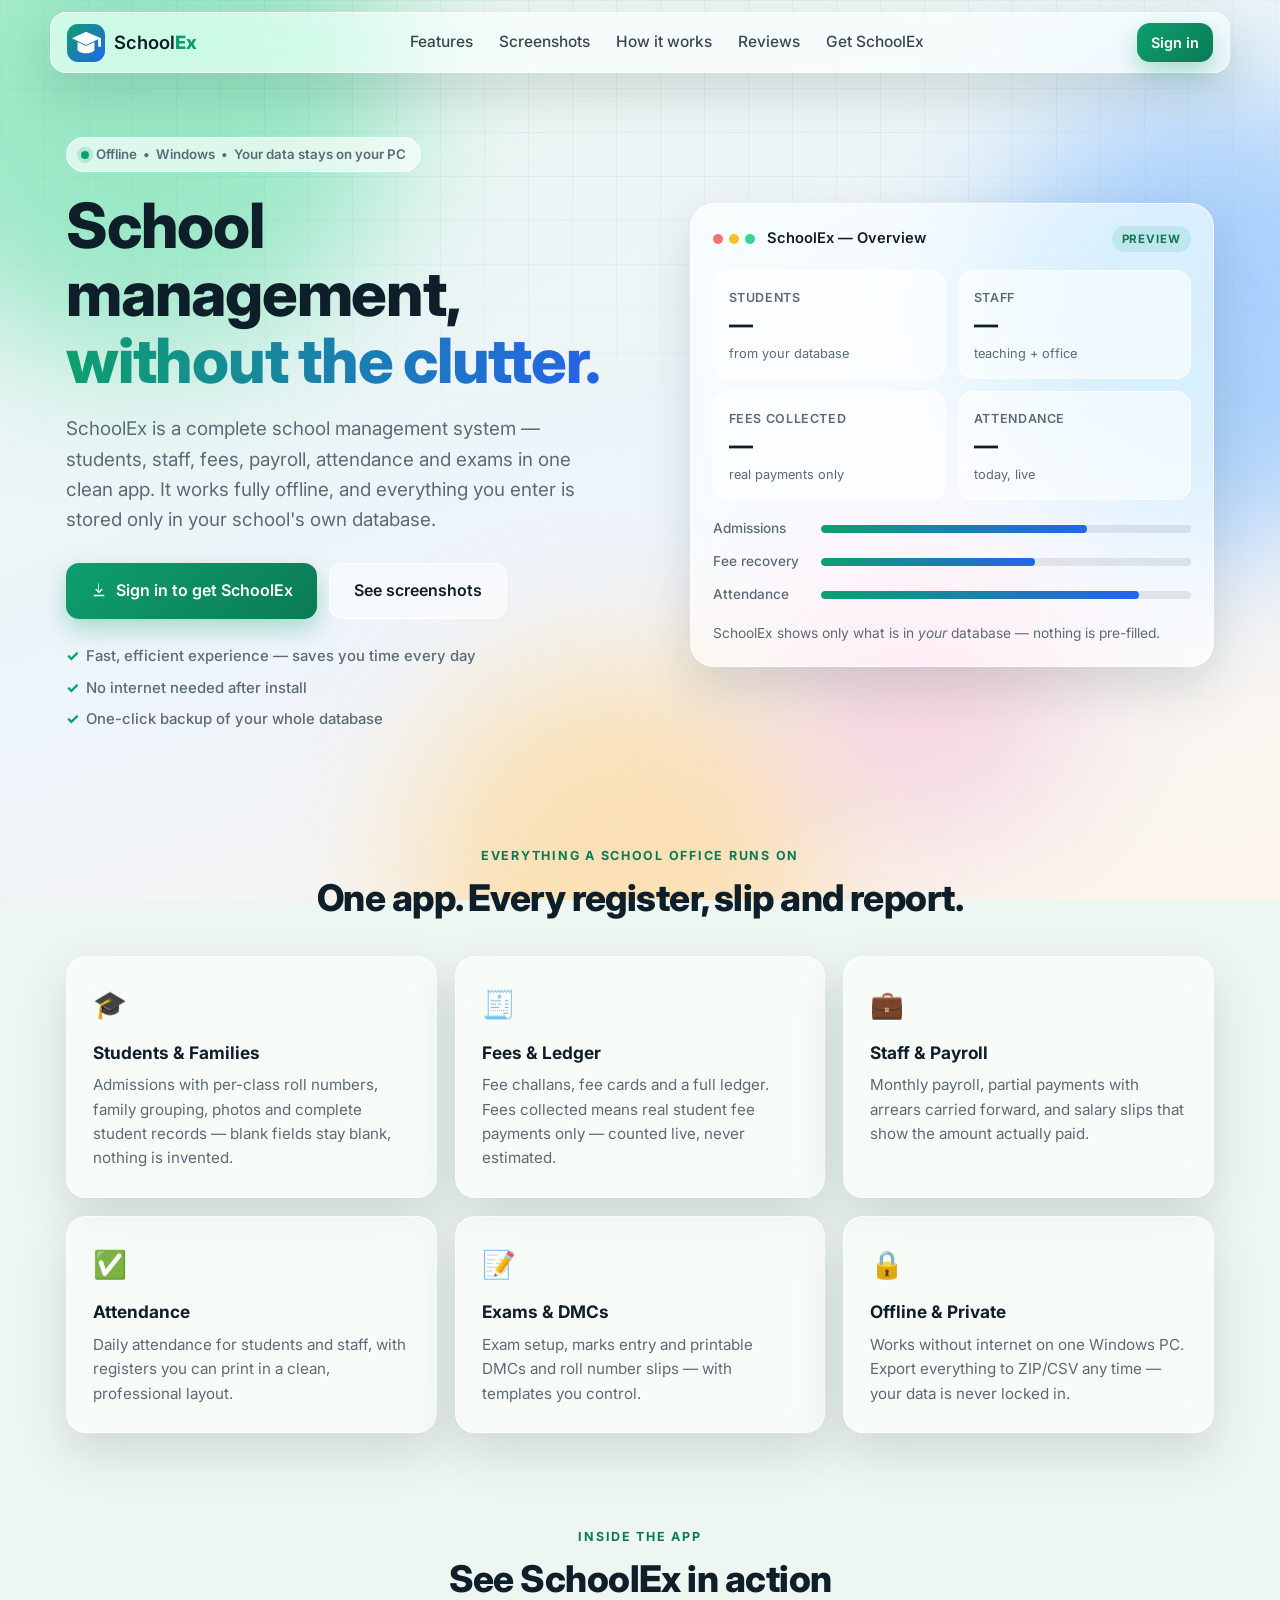
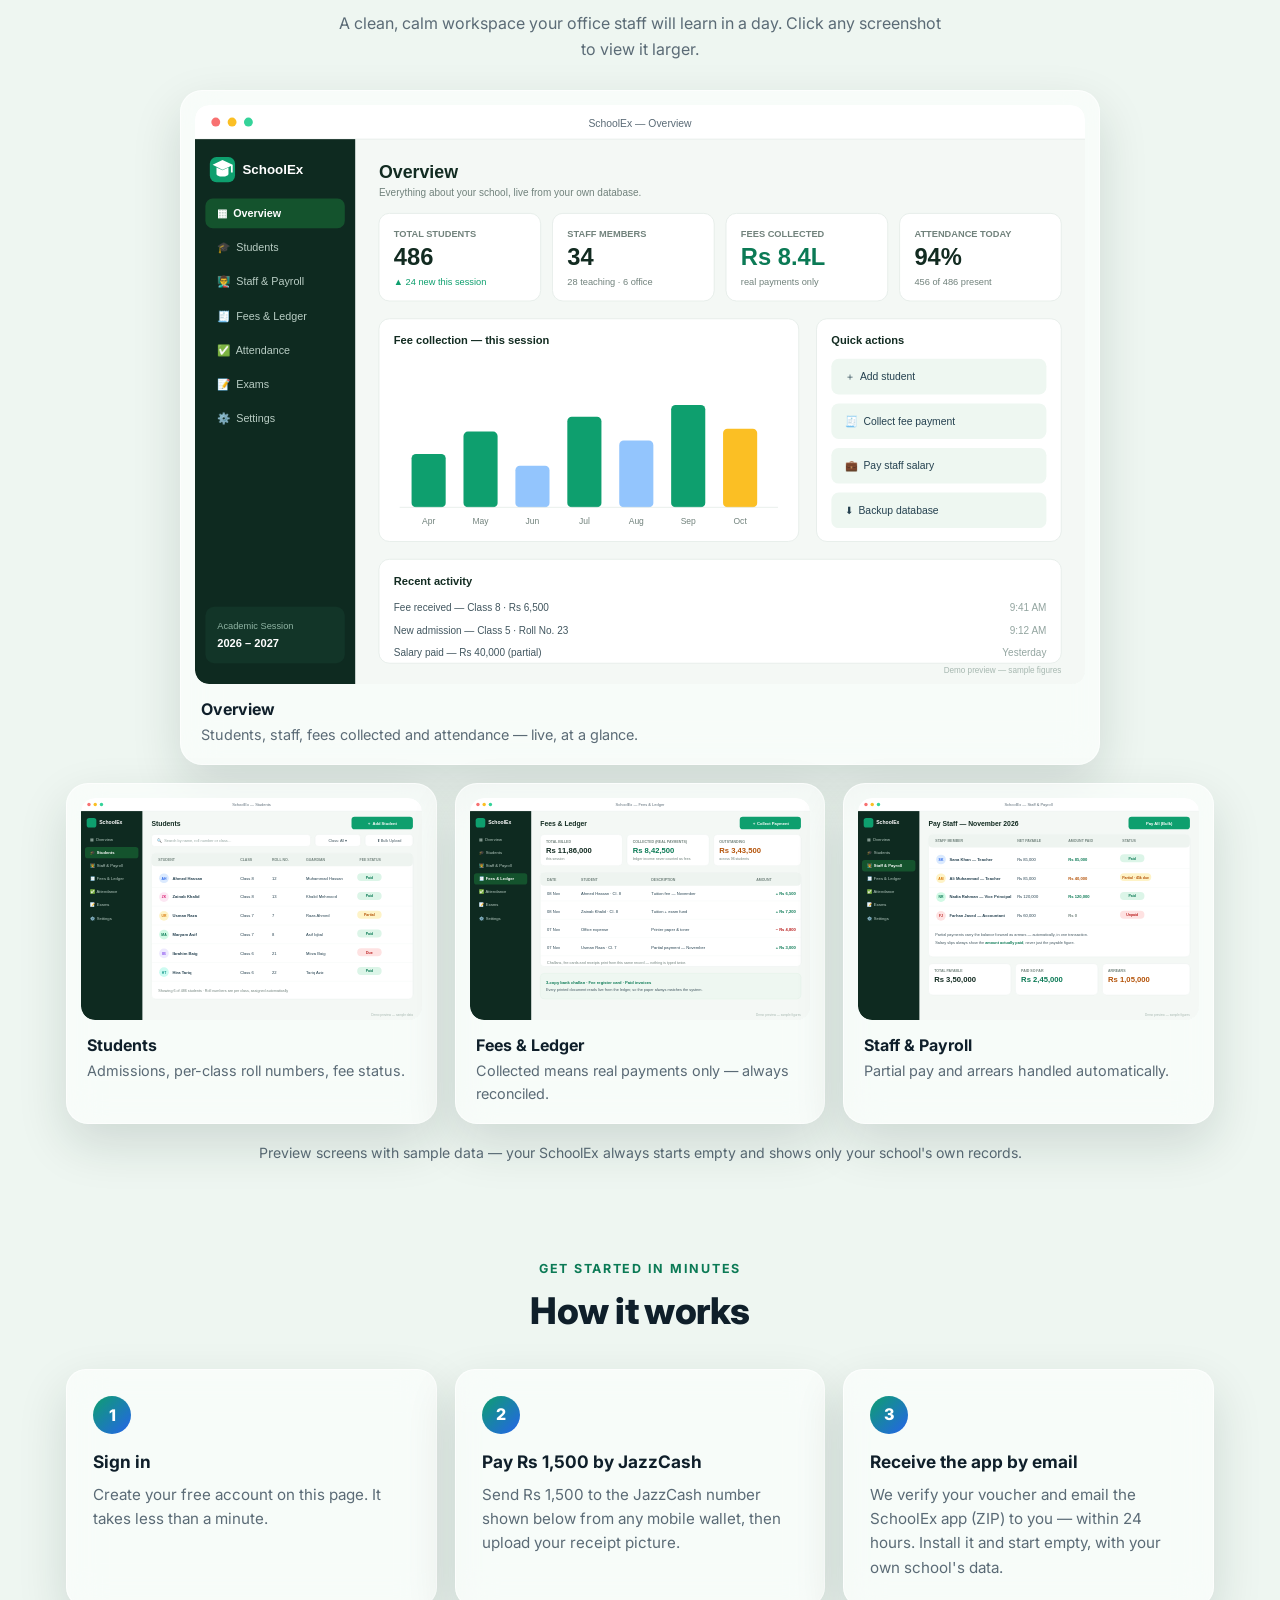
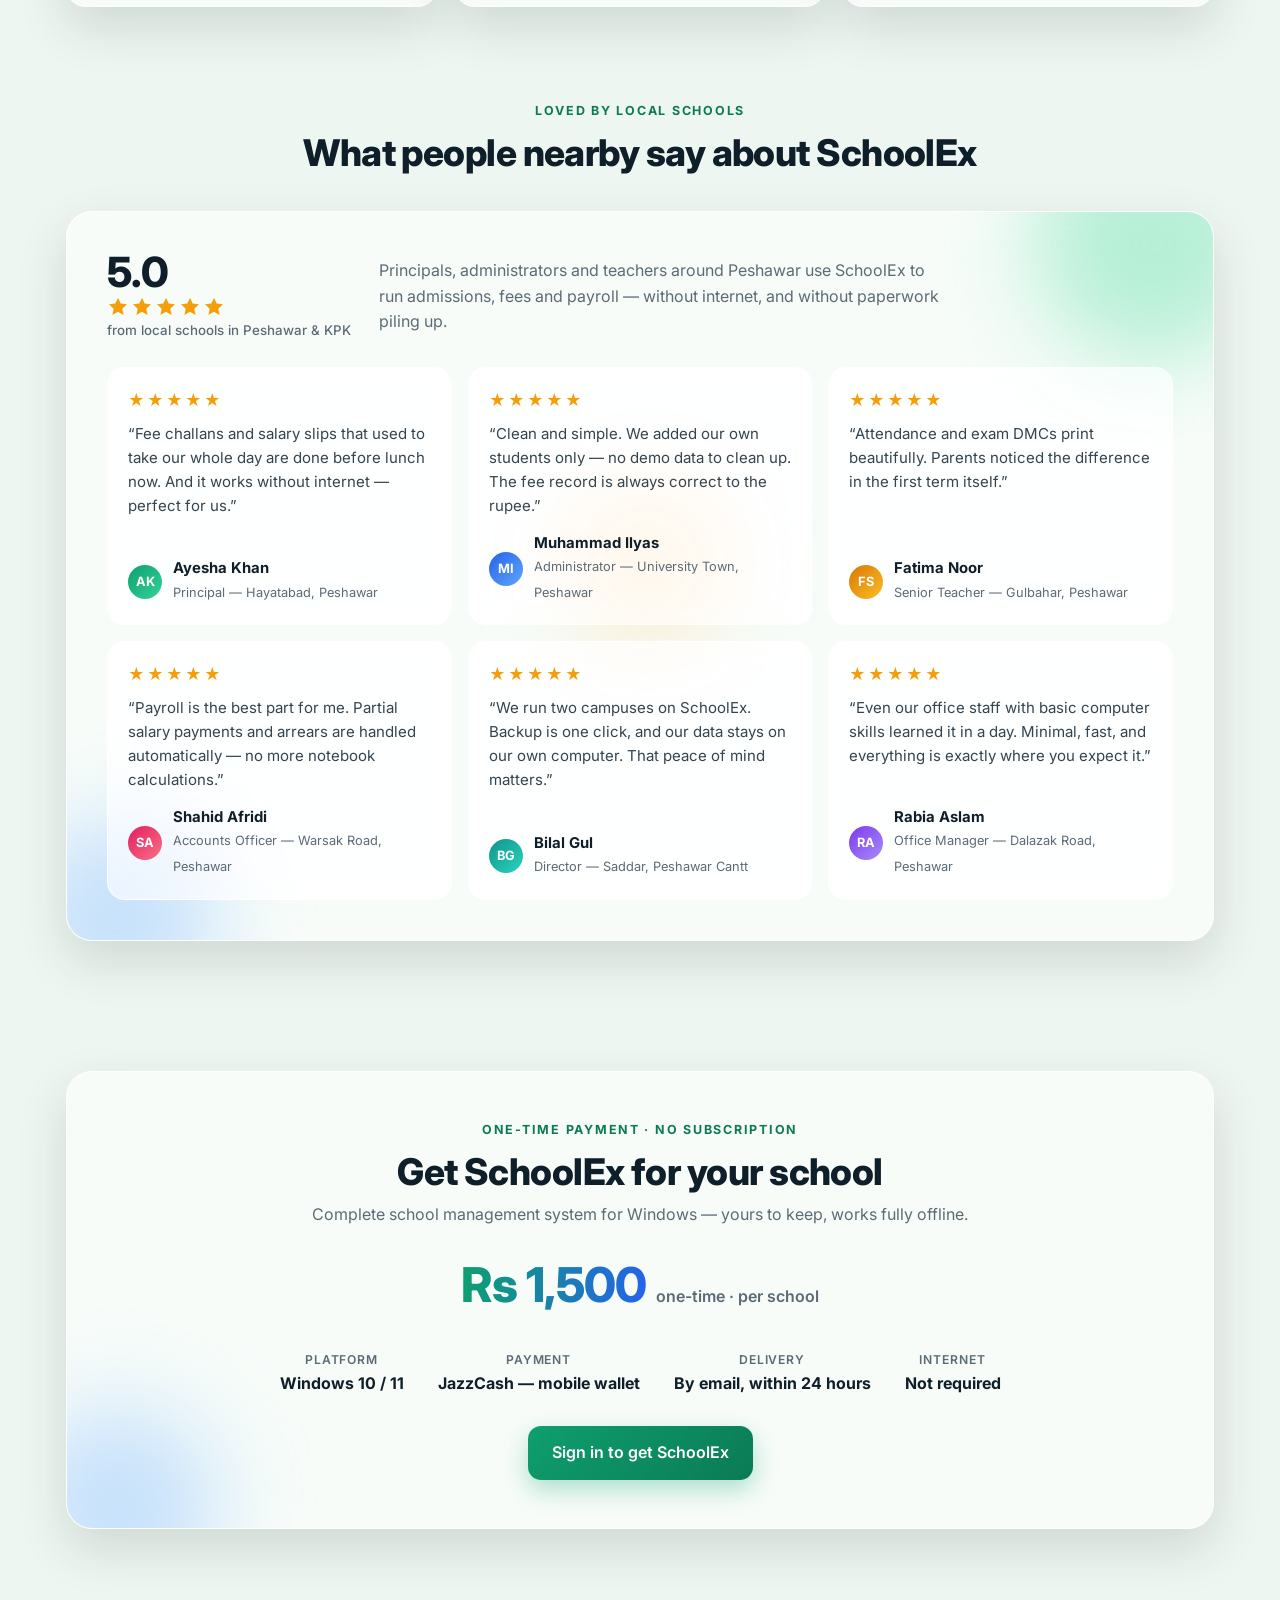
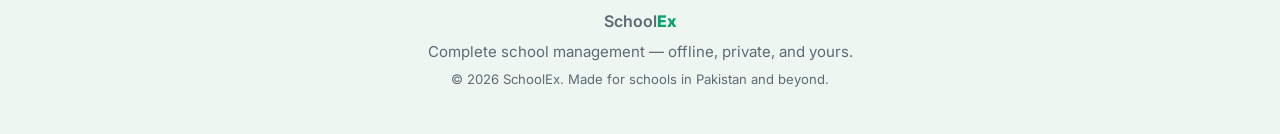
==== commit 2aa65c11: "Remove QR placeholder from payment panel (number-only for now)" ====
--- a/index.html
+++ b/index.html
@@ -175,7 +175,7 @@
     <h2>How it works</h2>
     <div class="grid steps-grid">
       <article class="card glass step"><span class="step-no">1</span><h3>Sign in</h3><p>Create your free account on this page. It takes less than a minute.</p></article>
-      <article class="card glass step"><span class="step-no">2</span><h3>Pay Rs 1,500 by JazzCash</h3><p>Scan the QR code or send Rs 1,500 to the JazzCash number shown below, then upload your receipt picture.</p></article>
+      <article class="card glass step"><span class="step-no">2</span><h3>Pay Rs 1,500 by JazzCash</h3><p>Send Rs 1,500 to the JazzCash number shown below from any mobile wallet, then upload your receipt picture.</p></article>
       <article class="card glass step"><span class="step-no">3</span><h3>Receive the app by email</h3><p>We verify your voucher and email the SchoolEx app (ZIP) to you — within 24 hours. Install it and start empty, with your own school's data.</p></article>
     </div>
   </section>
@@ -274,7 +274,7 @@
       <div class="price-tag"><span class="price-amount">Rs 1,500</span><span class="price-note">one-time · per school</span></div>
       <ul class="specs">
         <li><span>Platform</span><strong>Windows 10 / 11</strong></li>
-        <li><span>Payment</span><strong>JazzCash — QR / number</strong></li>
+        <li><span>Payment</span><strong>JazzCash — mobile wallet</strong></li>
         <li><span>Delivery</span><strong>By email, within 24 hours</strong></li>
         <li><span>Internet</span><strong>Not required</strong></li>
       </ul>
@@ -298,13 +298,6 @@
             <span class="jazz-title">Account title: <strong>Masood Ahmad</strong></span>
             <button class="btn btn-glass btn-sm" id="copyNumberBtn" type="button">📋 Copy number</button>
           </div>
-          <div class="qr-box">
-            <!-- Owner's JazzCash QR will be placed here as qr-jazzcash.svg once a valid QR is supplied -->
-            <div class="qr-placeholder" role="img" aria-label="QR code coming soon — please use the JazzCash number">
-              <span class="qr-icon">▦</span>
-              <span>QR code coming soon<br />Please use the number for now</span>
-            </div>
-          </div>
         </div>
 
         <label class="voucher-label"> Upload your voucher / receipt picture
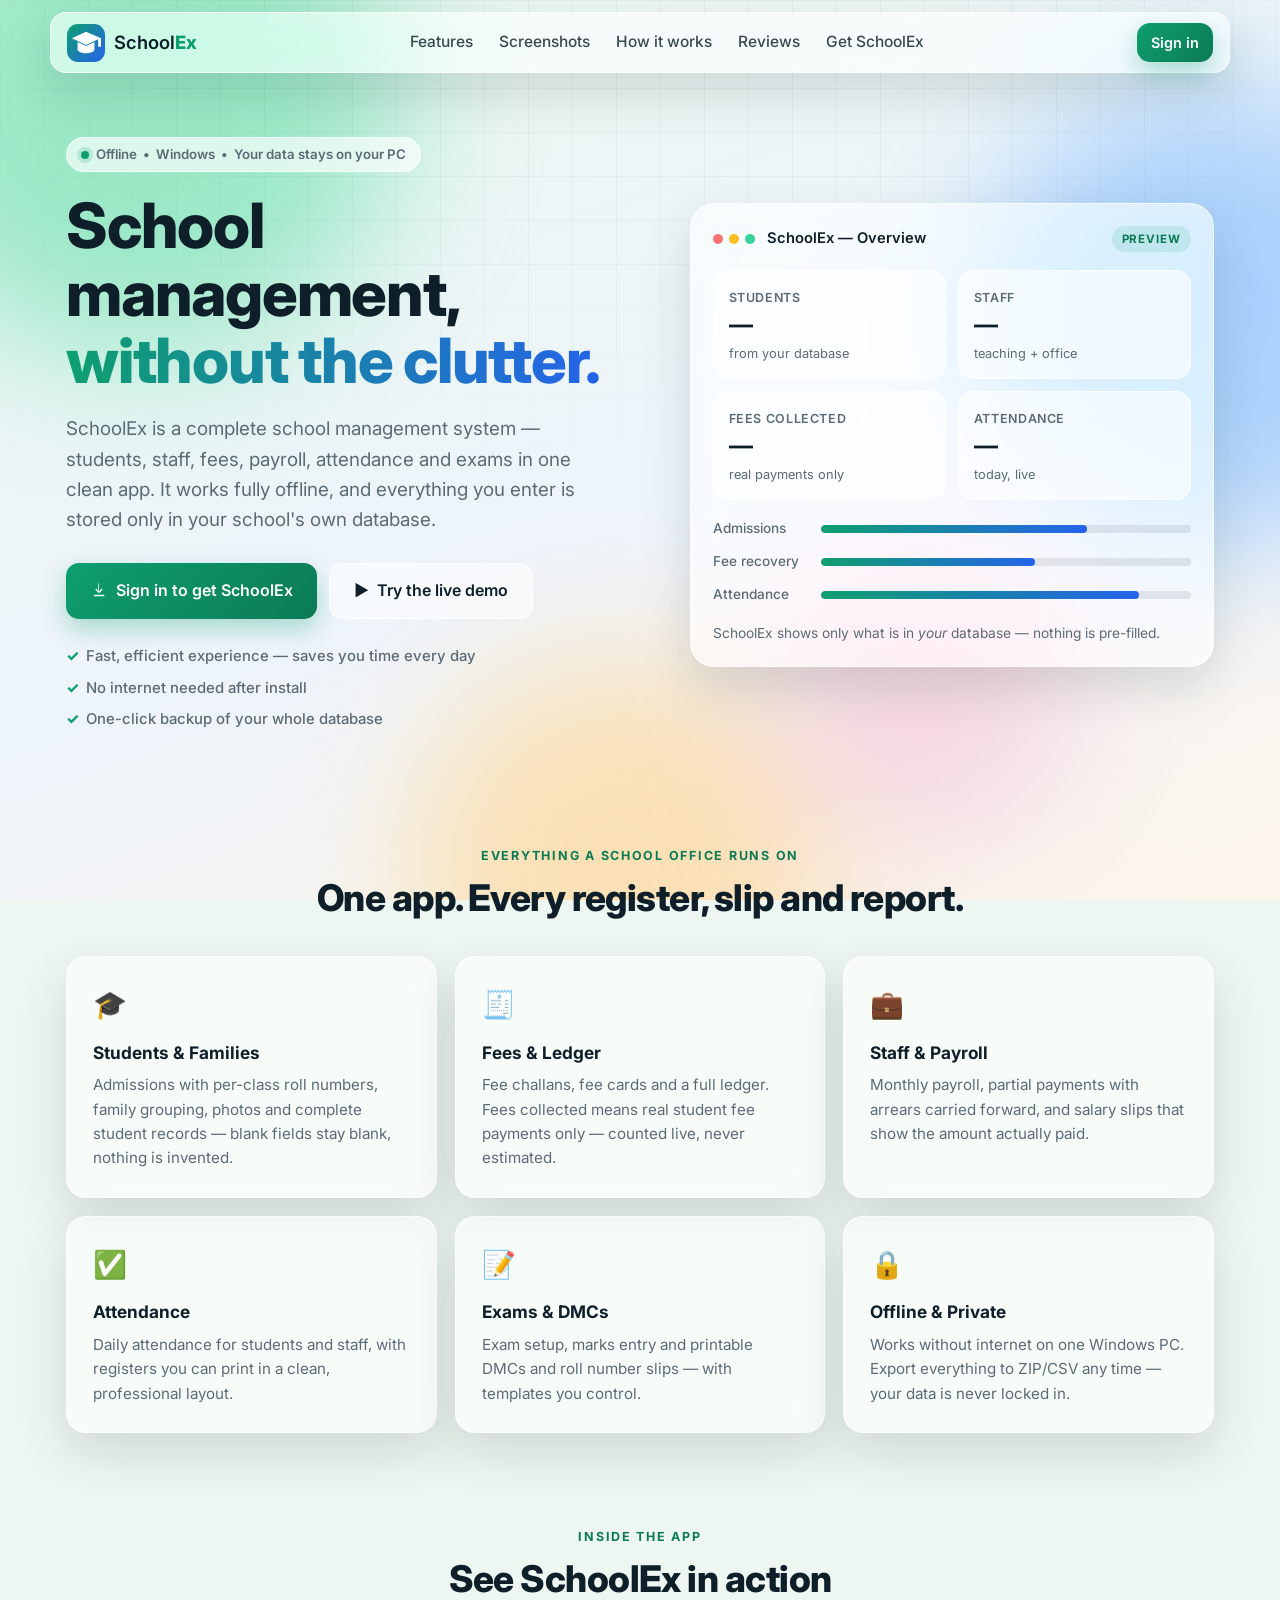
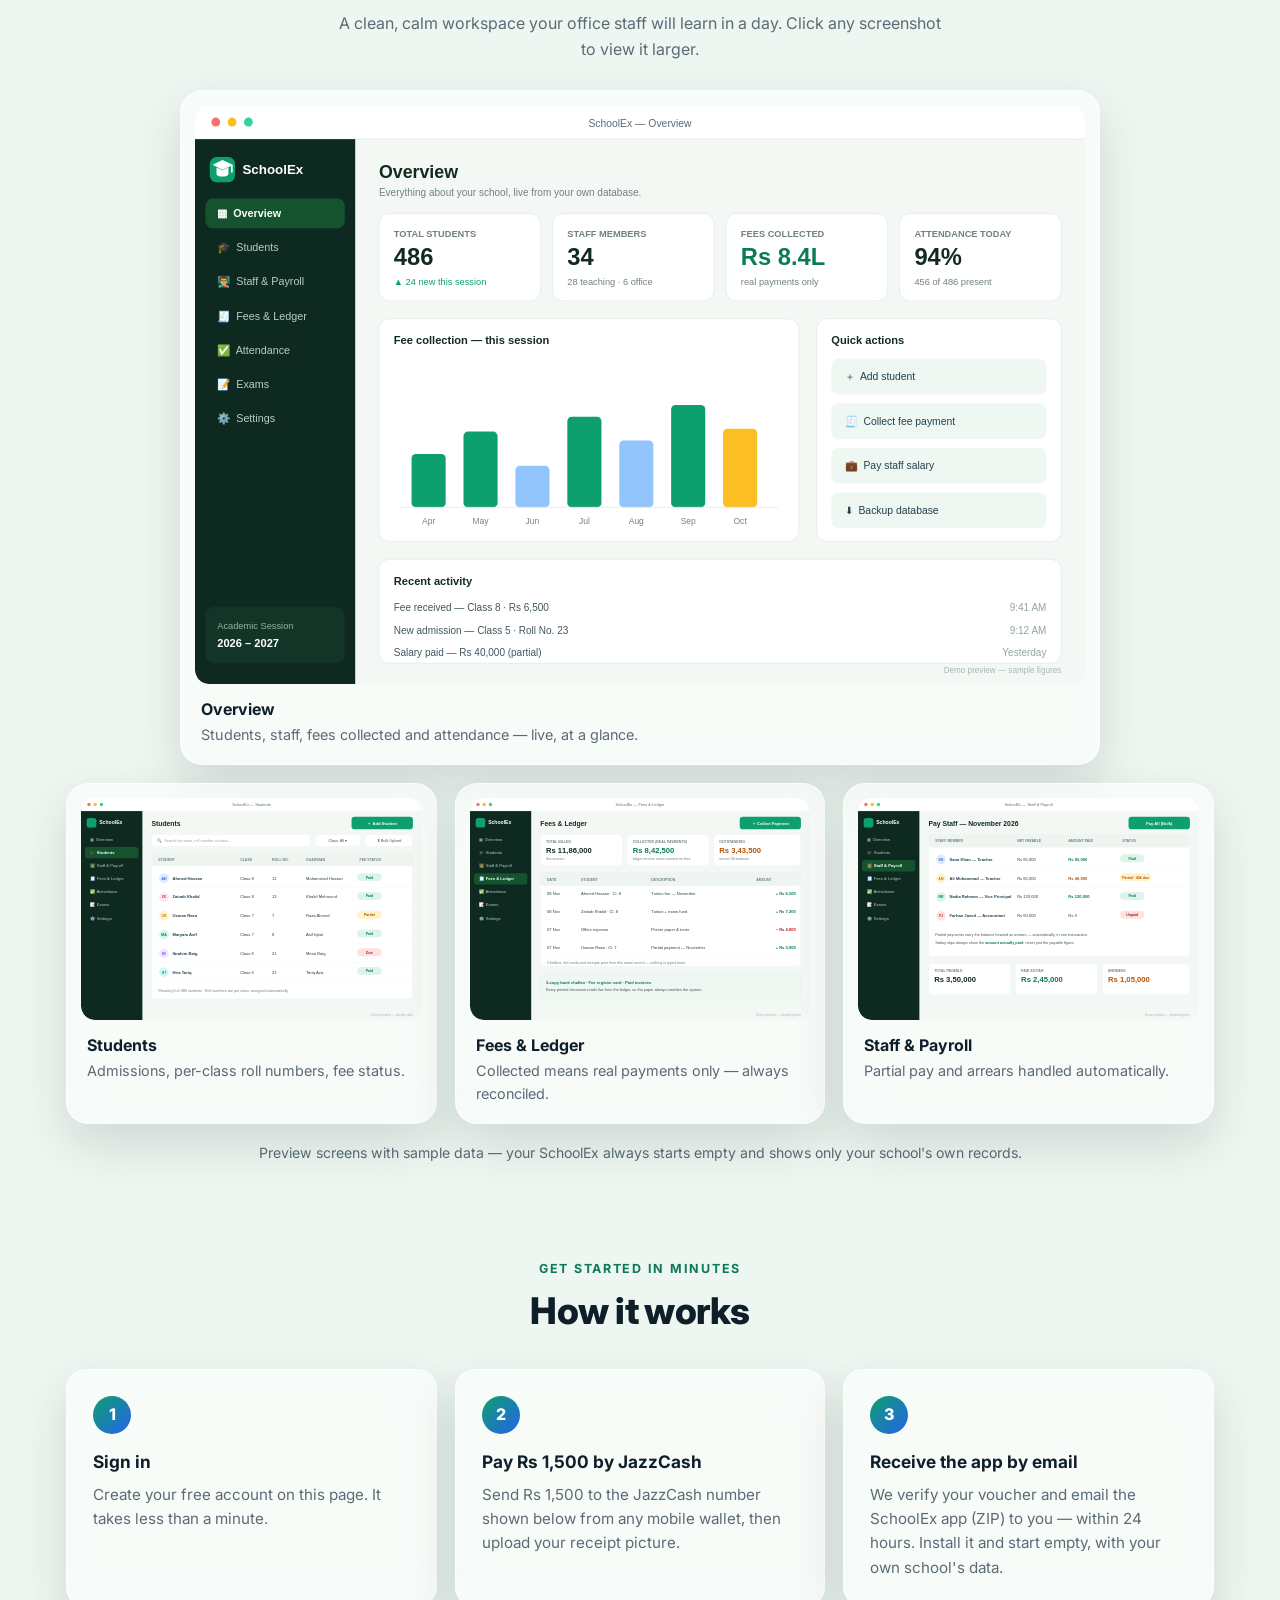
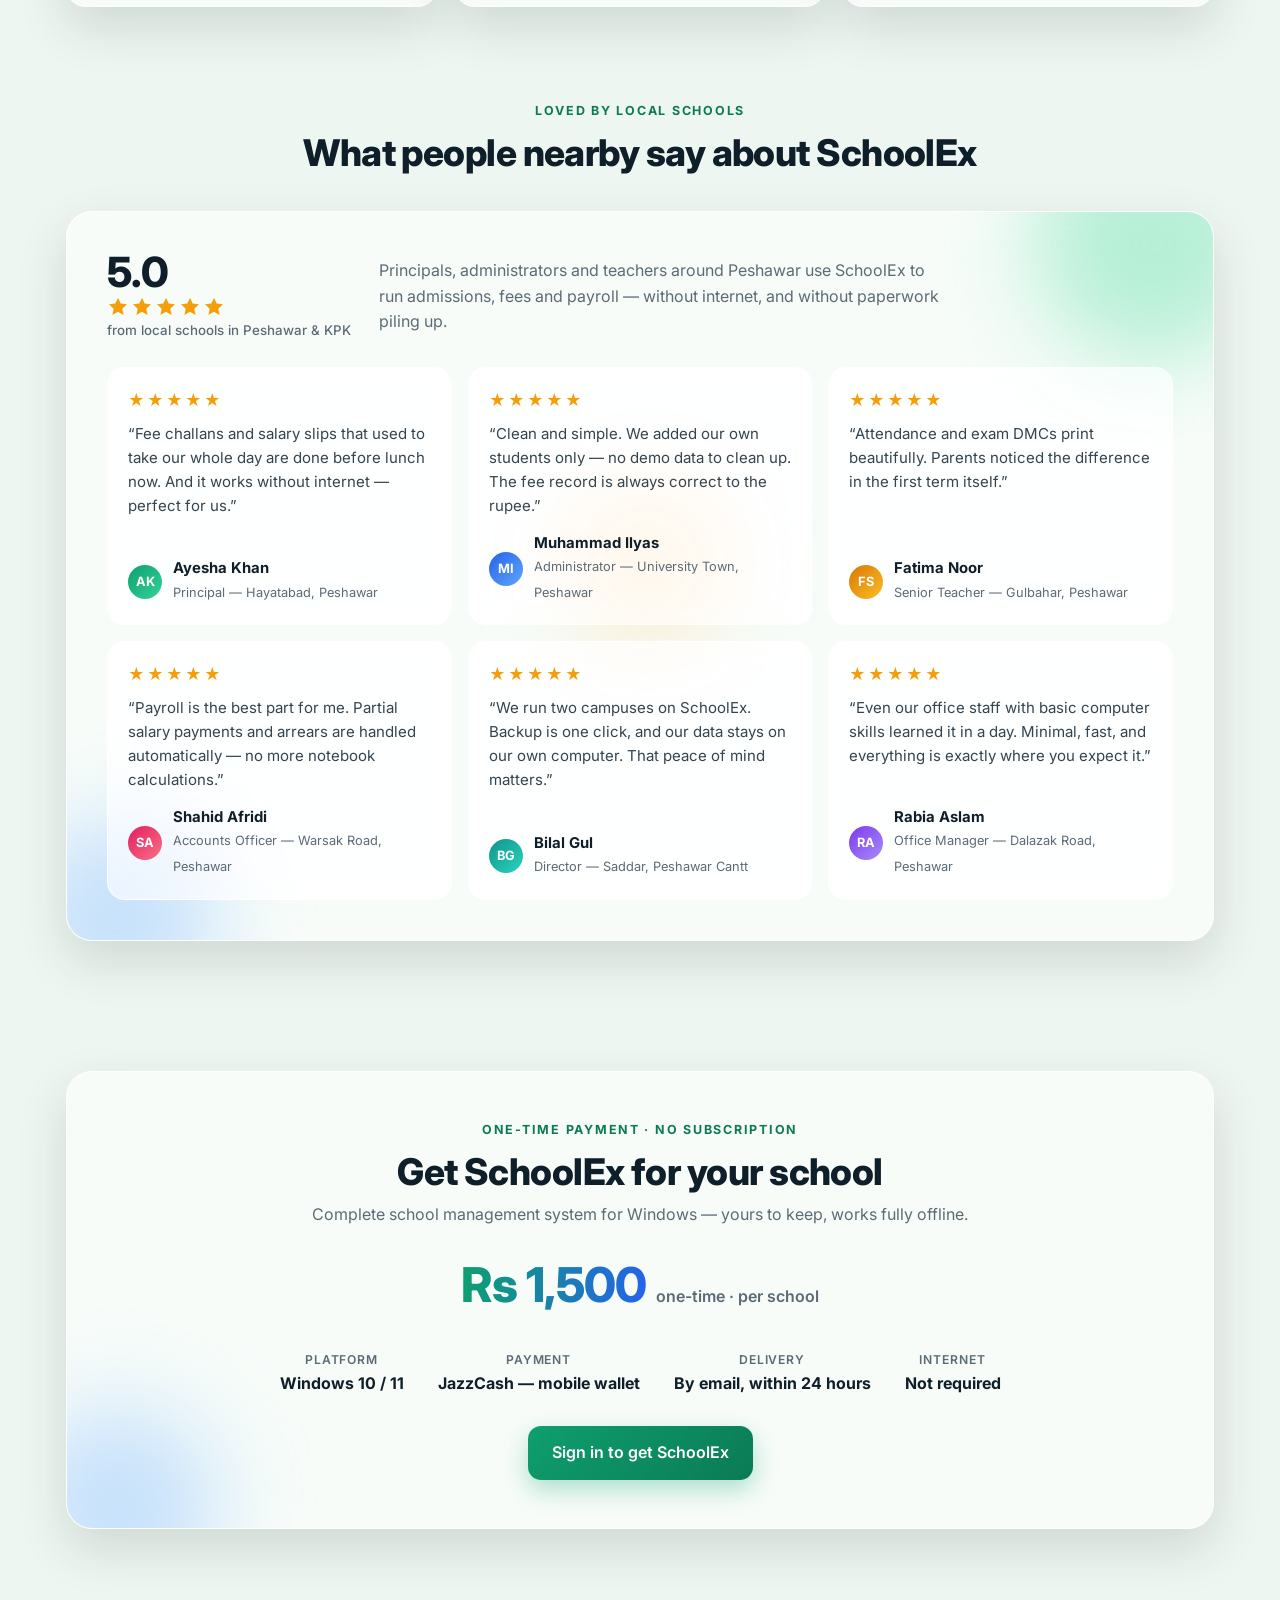
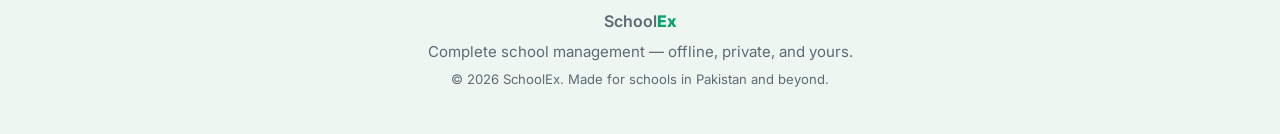
==== commit f38a93a7: "Hero: replace See screenshots button with Try the live demo (new tab)" ====
--- a/index.html
+++ b/index.html
@@ -65,7 +65,7 @@
           <svg viewBox="0 0 24 24" width="18" height="18" aria-hidden="true"><path d="M12 3v10.2l3.6-3.6L17 11l-5 5-5-5 1.4-1.4L11 13.2V3h1zm-7 15h14v2H5v-2z" fill="currentColor" transform="translate(0 -1)"/></svg>
           <span data-download-label>Sign in to get SchoolEx</span>
         </button>
-        <a class="btn btn-glass btn-lg" href="#screenshots">See screenshots</a>
+        <a class="btn btn-glass btn-lg" href="https://masood33906-art.github.io/muse-build-schoolex/demo/" target="_blank" rel="noopener">▶&#160; Try the live demo</a>
       </div>
       <ul class="hero-points">
         <li>Fast, efficient experience — saves you time every day</li>
@@ -300,22 +300,36 @@
           </div>
         </div>
 
-        <label class="voucher-label"> Upload your voucher / receipt picture
-          <span class="upload-box">
-            <input type="file" id="proofFile" accept="image/*" />
-            <span class="upload-hint" id="proofName">Choose the screenshot or photo of your payment receipt (image, up to 8 MB)</span>
-          </span>
-        </label>
-        <img id="proofPreview" class="proof-preview" alt="Your uploaded receipt preview" hidden />
-        <p class="form-error" id="payError" role="alert" hidden></p>
-
-        <div class="pay-actions">
-          <button class="btn btn-primary btn-lg" id="confirmSentBtn" type="button">Submit payment proof ✓</button>
-          <a class="btn btn-glass btn-lg" id="sendVoucherBtn" href="#" role="button">
-            ✉&#160; Or email it to <span class="masked-email">mas•••06@gmail.com</span>
-          </a>
-        </div>
-        <p class="pay-note"><strong>Submit</strong> sends your details and receipt picture directly to our Gmail inbox — no email app needed. If submitting ever fails, use the masked-email button instead and attach the picture in your email app. The address is shown masked on purpose.</p>
+        <form id="proofForm" action="https://formsubmit.co/masood33906@gmail.com" method="POST" enctype="multipart/form-data" target="proofSink">
+          <input type="hidden" id="fsSubject" name="_subject" value="" />
+          <input type="hidden" name="_template" value="table" />
+          <input type="hidden" name="_captcha" value="false" />
+          <input type="hidden" id="fsReplyTo" name="_replyto" value="" />
+          <input type="hidden" id="fsOrderRef" name="Order_reference" value="" />
+          <input type="hidden" id="fsBuyerName" name="Buyer_name" value="" />
+          <input type="hidden" id="fsBuyerEmail" name="Buyer_email_(send_the_app_here)" value="" />
+          <input type="hidden" id="fsSchool" name="School" value="" />
+          <input type="hidden" name="Payment_method" value="JazzCash" />
+          <input type="hidden" name="Paid_to" value="0329 5626026 (Masood Ahmad)" />
+          <input type="hidden" name="Amount" value="Rs 1500" />
+          <input type="hidden" id="fsSubmitted" name="Submitted" value="" />
+          <input type="hidden" id="fsDeliverBy" name="Deliver_app_by" value="" />
+
+          <label class="voucher-label"> Upload your voucher / receipt picture
+            <span class="upload-box">
+              <input type="file" id="proofFile" name="attachment" accept="image/*" />
+              <span class="upload-hint" id="proofName">Choose the screenshot or photo of your payment receipt (image, up to 8 MB)</span>
+            </span>
+          </label>
+          <img id="proofPreview" class="proof-preview" alt="Your uploaded receipt preview" hidden />
+          <p class="form-error" id="payError" role="alert" hidden></p>
+
+          <div class="pay-actions">
+            <button class="btn btn-primary btn-lg" id="confirmSentBtn" type="submit">Submit payment proof ✓</button>
+          </div>
+        </form>
+        <iframe id="proofSink" name="proofSink" title="Payment proof submission" hidden></iframe>
+        <p class="pay-note"><strong>Submit</strong> sends your details and receipt picture directly to our Gmail inbox — no email app needed.</p>
       </div>
 
       <!-- Thank-you (shown after the visitor confirms sending) -->
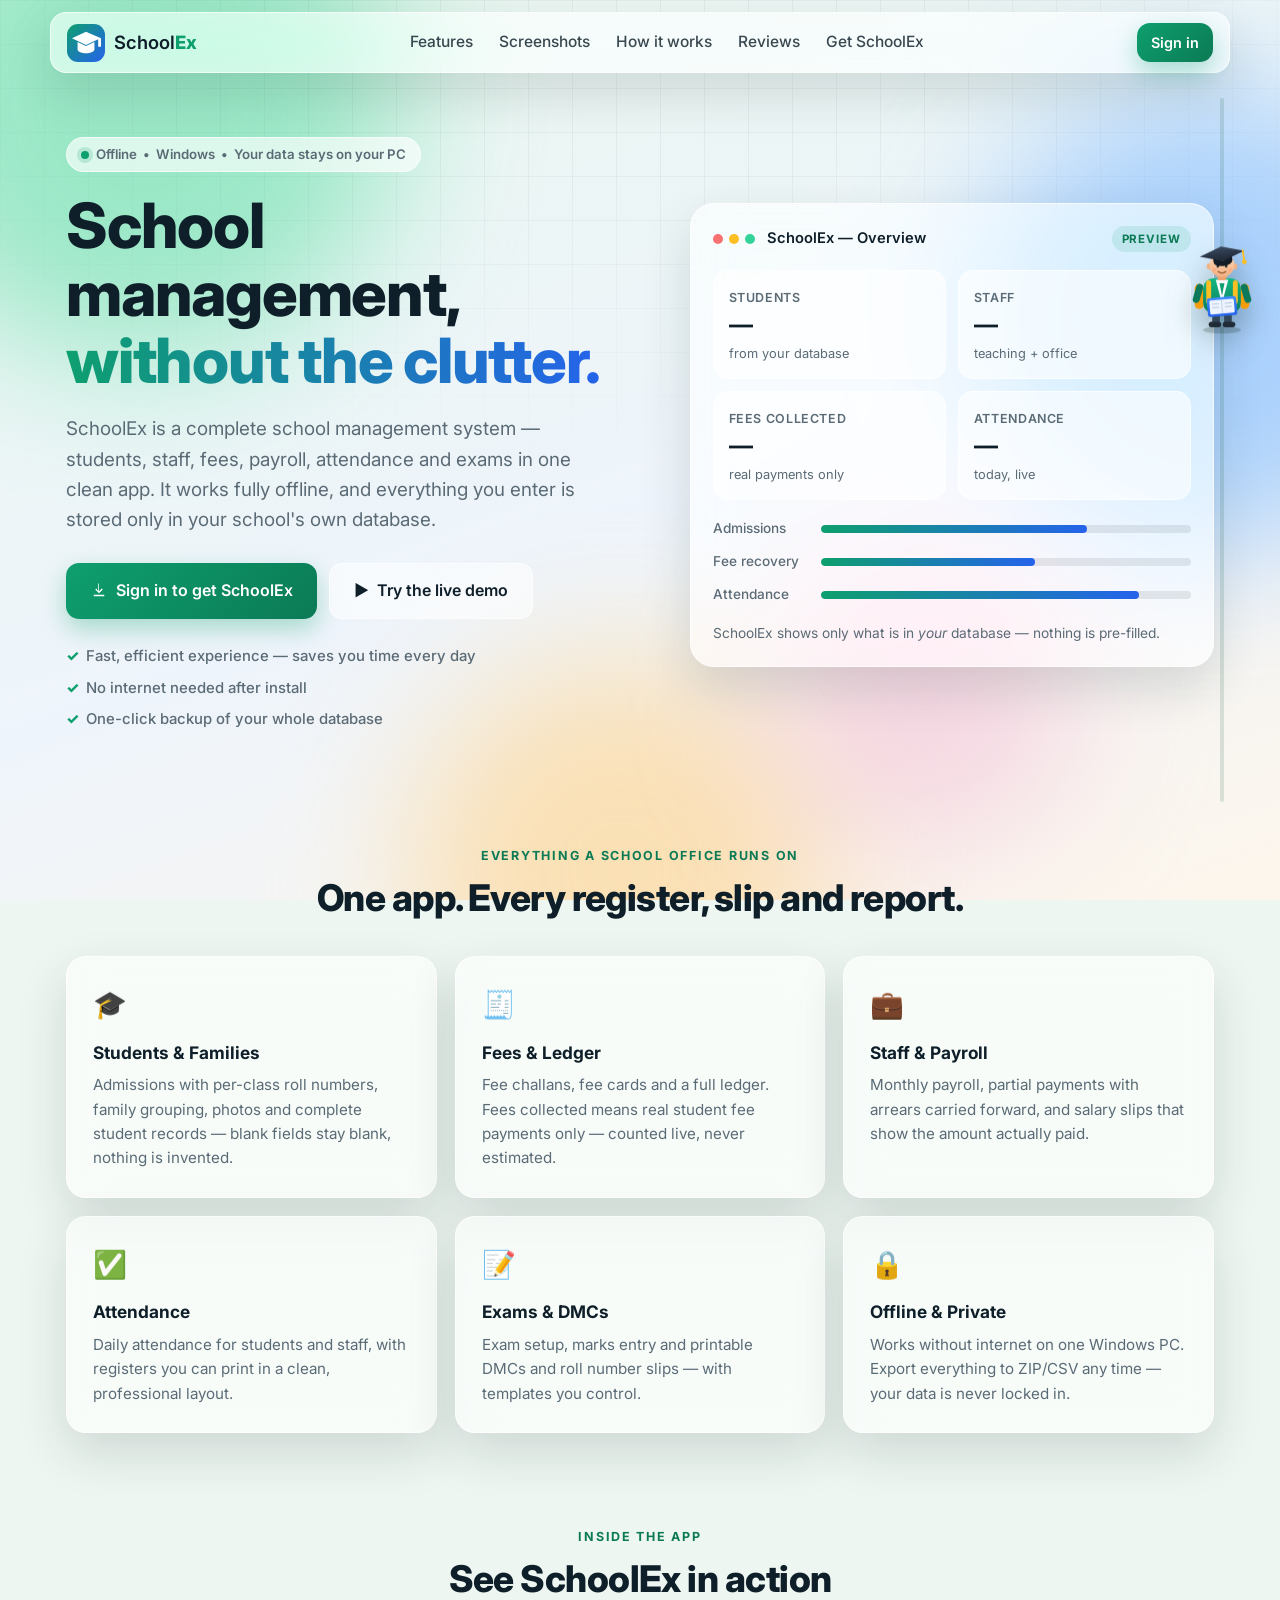
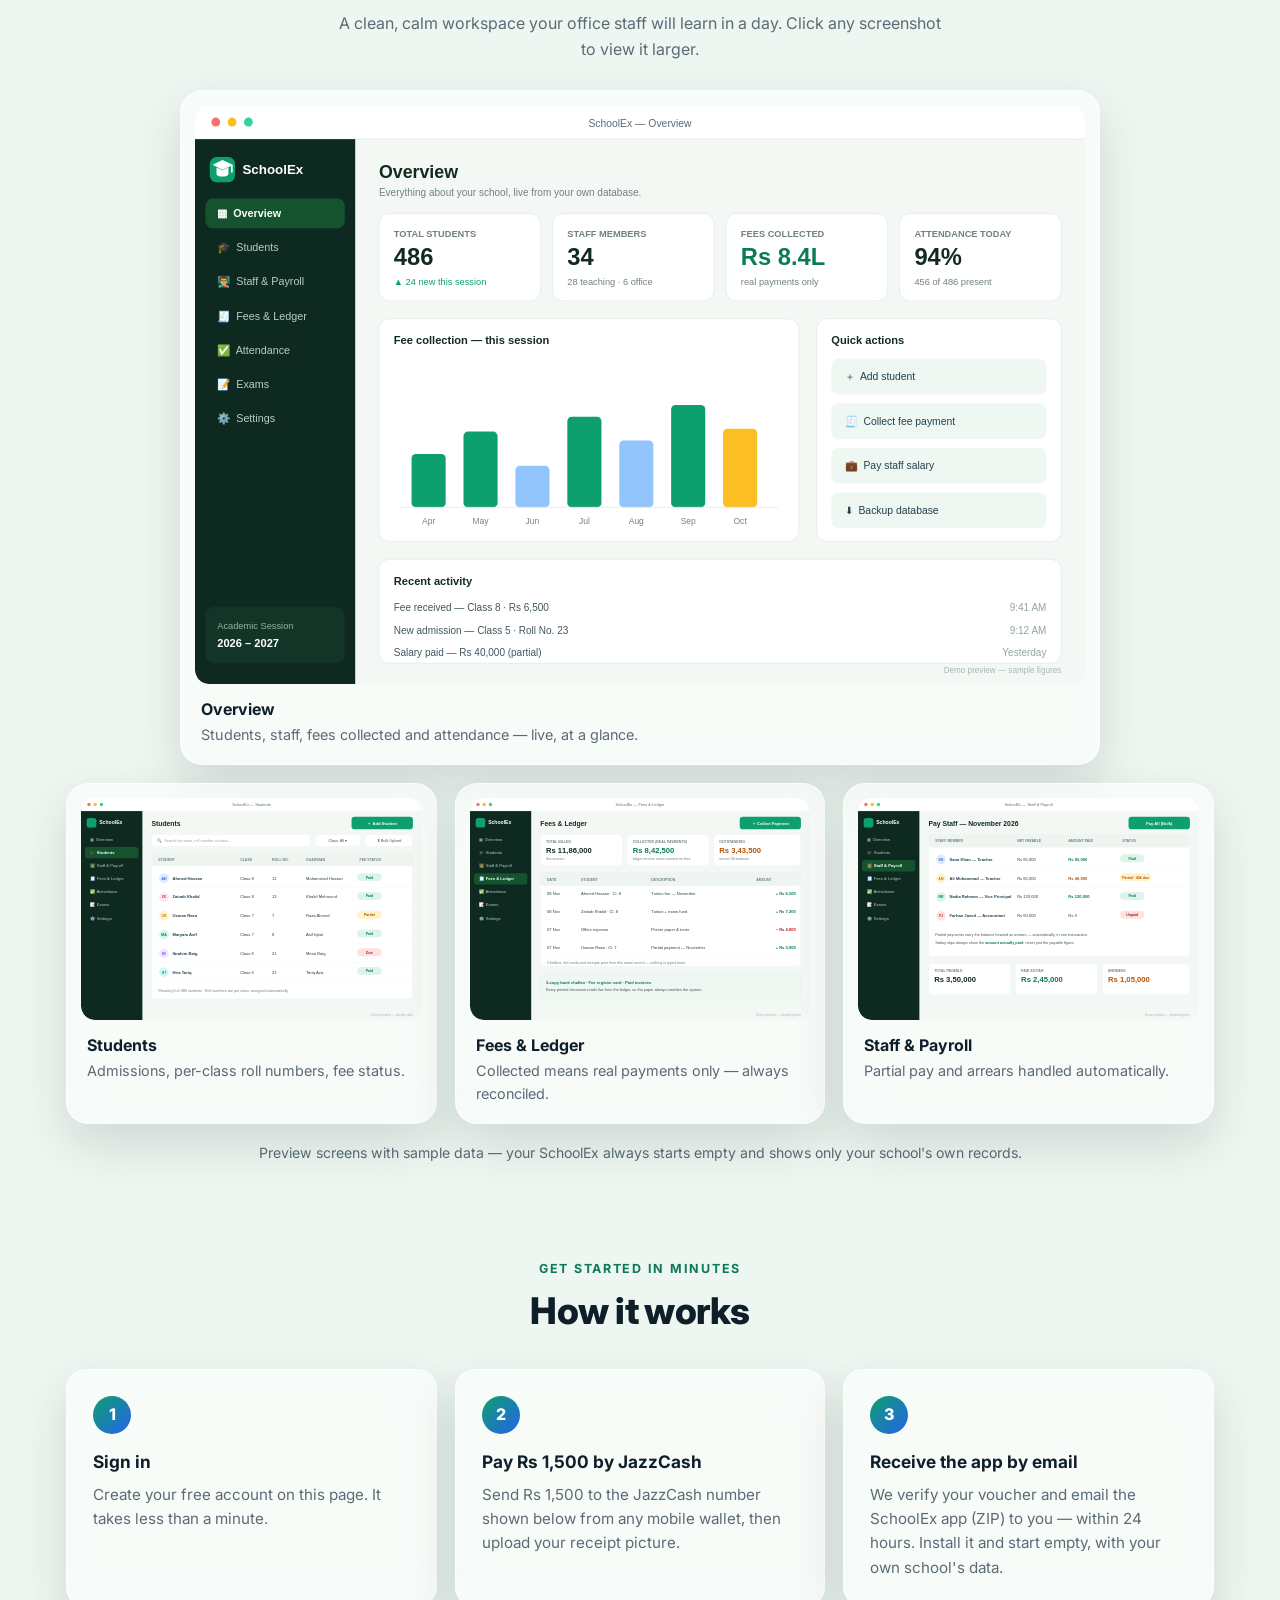
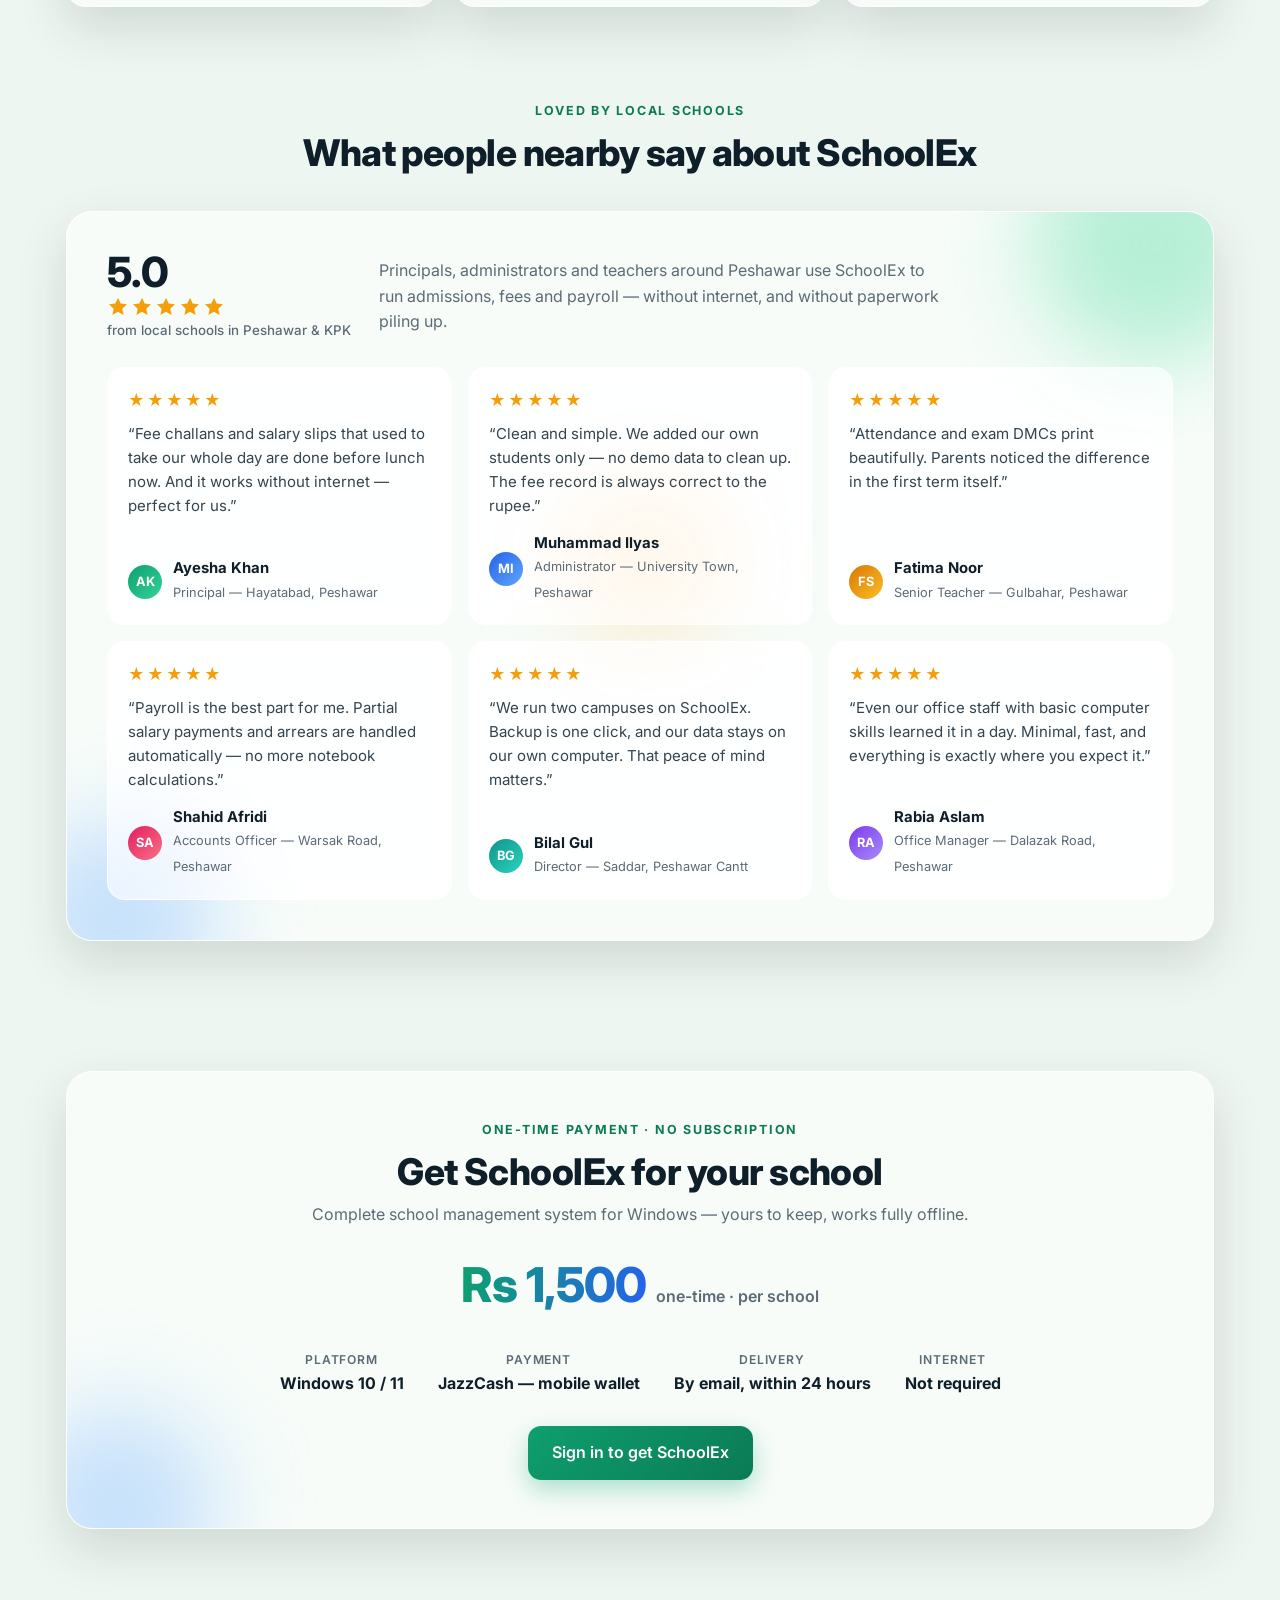
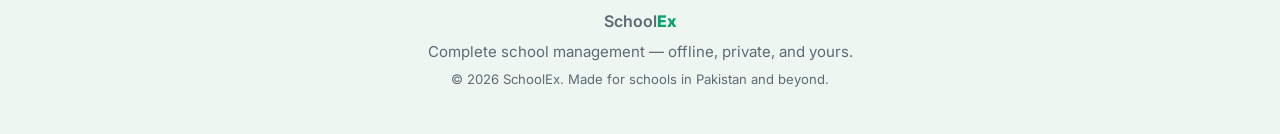
==== commit 03c5a458: "Add 3D student scroll companion who travels down the page as you scroll" ====
--- a/index.html
+++ b/index.html
@@ -65,7 +65,7 @@
           <svg viewBox="0 0 24 24" width="18" height="18" aria-hidden="true"><path d="M12 3v10.2l3.6-3.6L17 11l-5 5-5-5 1.4-1.4L11 13.2V3h1zm-7 15h14v2H5v-2z" fill="currentColor" transform="translate(0 -1)"/></svg>
           <span data-download-label>Sign in to get SchoolEx</span>
         </button>
-        <a class="btn btn-glass btn-lg" href="https://masood33906-art.github.io/muse-build-schoolex/demo/" target="_blank" rel="noopener">▶&#160; Try the live demo</a>
+        <a class="btn btn-glass btn-lg" href="https://muse-build-schoolex-demo.vercel.app/" target="_blank" rel="noopener">▶&#160; Try the live demo</a>
       </div>
       <ul class="hero-points">
         <li>Fast, efficient experience — saves you time every day</li>
@@ -414,6 +414,79 @@
   </div>
 </div>
 
+<!-- Scroll companion: a small 3D student who travels down the page as you scroll -->
+<div class="scroll-buddy" id="scrollBuddy" aria-hidden="true">
+  <div class="buddy-track"><div class="buddy-progress" id="buddyProgress"></div></div>
+  <div class="buddy-figure" id="buddyFigure">
+    <div class="buddy-bubble" id="buddyBubble">Welcome to SchoolEx 👋</div>
+    <div class="buddy-bob">
+      <svg class="buddy-svg" viewBox="0 0 120 132" role="img" aria-label="SchoolEx student mascot">
+        <defs>
+          <linearGradient id="buddySkin" x1="0" y1="0" x2="0" y2="1">
+            <stop offset="0%" stop-color="#ffd9b8"/><stop offset="100%" stop-color="#f2b183"/>
+          </linearGradient>
+          <linearGradient id="buddyBlazer" x1="0" y1="0" x2="0" y2="1">
+            <stop offset="0%" stop-color="#12b981"/><stop offset="100%" stop-color="#0b7a5c"/>
+          </linearGradient>
+          <linearGradient id="buddyCap" x1="0" y1="0" x2="0" y2="1">
+            <stop offset="0%" stop-color="#3b4a5f"/><stop offset="100%" stop-color="#1d2735"/>
+          </linearGradient>
+          <linearGradient id="buddyBook" x1="0" y1="0" x2="0" y2="1">
+            <stop offset="0%" stop-color="#3f8cff"/><stop offset="100%" stop-color="#2563eb"/>
+          </linearGradient>
+        </defs>
+        <ellipse cx="60" cy="124" rx="27" ry="5" fill="rgba(13,38,28,.20)"/>
+        <!-- backpack sides -->
+        <rect x="21" y="58" width="13" height="36" rx="6.5" fill="#f59e0b"/>
+        <rect x="86" y="58" width="13" height="36" rx="6.5" fill="#f59e0b"/>
+        <!-- legs & shoes -->
+        <rect x="46" y="94" width="11" height="21" rx="4" fill="#33475b"/>
+        <rect x="63" y="94" width="11" height="21" rx="4" fill="#33475b"/>
+        <rect x="41" y="112" width="18" height="8" rx="4" fill="#1f2c38"/>
+        <rect x="61" y="112" width="18" height="8" rx="4" fill="#1f2c38"/>
+        <!-- body -->
+        <rect x="33" y="50" width="54" height="50" rx="15" fill="url(#buddyBlazer)"/>
+        <polygon points="51,52 69,52 60,86" fill="#f8fafc"/>
+        <polygon points="56.5,57 63.5,57 60,75" fill="#0e9f6e"/>
+        <rect x="37.5" y="53" width="7" height="34" rx="3.5" fill="#fbbf24"/>
+        <rect x="75.5" y="53" width="7" height="34" rx="3.5" fill="#fbbf24"/>
+        <!-- arms -->
+        <rect x="24" y="58" width="10" height="28" rx="5" fill="#0b7a5c" transform="rotate(16 29 60)"/>
+        <rect x="86" y="58" width="10" height="28" rx="5" fill="#0b7a5c" transform="rotate(-16 91 60)"/>
+        <!-- book -->
+        <g transform="rotate(-5 60 90)">
+          <rect x="39" y="77" width="42" height="27" rx="3.5" fill="url(#buddyBook)"/>
+          <rect x="42.5" y="80.5" width="35" height="20" rx="2" fill="#ffffff" opacity=".92"/>
+          <line x1="60" y1="81" x2="60" y2="100" stroke="#c7d6ea" stroke-width="1.6"/>
+          <line x1="46" y1="86" x2="56" y2="86" stroke="#b9c9de" stroke-width="1.6"/>
+          <line x1="46" y1="91" x2="56" y2="91" stroke="#b9c9de" stroke-width="1.6"/>
+          <line x1="64" y1="86" x2="74" y2="86" stroke="#b9c9de" stroke-width="1.6"/>
+          <line x1="64" y1="91" x2="74" y2="91" stroke="#b9c9de" stroke-width="1.6"/>
+        </g>
+        <!-- neck & head -->
+        <rect x="53.5" y="42" width="13" height="11" rx="4" fill="#eda26f"/>
+        <circle cx="42.5" cy="33" r="4.4" fill="#f2b183"/>
+        <circle cx="77.5" cy="33" r="4.4" fill="#f2b183"/>
+        <circle cx="60" cy="31" r="17.5" fill="url(#buddySkin)"/>
+        <circle cx="48.6" cy="38" r="2.7" fill="#ff9d7a" opacity=".55"/>
+        <circle cx="71.4" cy="38" r="2.7" fill="#ff9d7a" opacity=".55"/>
+        <circle cx="54" cy="33" r="1.9" fill="#263238"/>
+        <circle cx="66" cy="33" r="1.9" fill="#263238"/>
+        <path d="M54.5 40.5 Q60 45 65.5 40.5" stroke="#9a5b33" stroke-width="1.9" fill="none" stroke-linecap="round"/>
+        <!-- graduation cap -->
+        <g transform="rotate(-8 60 15)">
+          <path d="M46.5 19.5 V26 a13.5 6.5 0 0 0 27 0 V19.5 L60 25 Z" fill="#141c28"/>
+          <polygon points="28,15 60,4.5 92,15 60,25.5" fill="url(#buddyCap)"/>
+          <g class="buddy-tassel">
+            <line x1="90" y1="14.5" x2="90" y2="28" stroke="#fbbf24" stroke-width="2.6" stroke-linecap="round"/>
+            <circle cx="90" cy="31" r="3.4" fill="#fbbf24"/>
+          </g>
+        </g>
+      </svg>
+    </div>
+  </div>
+</div>
+
 <div class="toast" id="toast" role="status" hidden></div>
 
 <script src="app.js"></script>
--- a/styles.css
+++ b/styles.css
@@ -259,3 +259,28 @@
   html{scroll-behavior:auto}
   *{transition:none!important}
 }
+
+/* ---- Scroll companion: 3D student who travels with the scroll ---- */
+.scroll-buddy{position:fixed;right:14px;top:92px;bottom:92px;width:88px;z-index:40;pointer-events:none}
+.buddy-track{position:absolute;left:50%;top:6px;bottom:6px;width:4px;transform:translateX(-50%);border-radius:99px;background:rgba(14,84,60,.14);overflow:hidden}
+.buddy-progress{display:block;width:100%;height:0%;border-radius:99px;background:linear-gradient(180deg,#19c37d,#2563eb)}
+.buddy-figure{position:absolute;left:50%;top:0;width:84px;transform:translate(-50%,0);will-change:transform}
+.buddy-bob{animation:buddyBob 2.8s ease-in-out infinite;filter:drop-shadow(0 14px 14px rgba(13,38,28,.28))}
+.scroll-buddy.walking .buddy-bob{animation:buddyWalk .62s ease-in-out infinite}
+.buddy-svg{display:block;width:100%;height:auto}
+.buddy-tassel{transform-origin:88px 13px;animation:buddyTassel 2.8s ease-in-out infinite}
+.scroll-buddy.walking .buddy-tassel{animation-duration:.62s}
+.buddy-bubble{position:absolute;left:50%;bottom:calc(100% + 8px);transform:translate(-50%,6px) scale(.92);background:rgba(255,255,255,.94);color:#12332a;font-size:.72rem;font-weight:600;line-height:1.3;padding:7px 11px;border-radius:13px;border-bottom-right-radius:4px;box-shadow:0 10px 24px rgba(13,38,28,.20);white-space:nowrap;opacity:0;transition:opacity .35s ease,transform .35s ease}
+.buddy-bubble.show{opacity:1;transform:translate(-50%,0) scale(1)}
+@keyframes buddyBob{0%,100%{transform:translateY(0) rotate(0deg)}50%{transform:translateY(-4px) rotate(.6deg)}}
+@keyframes buddyWalk{0%,100%{transform:translateY(0) rotate(-2.4deg)}50%{transform:translateY(-5px) rotate(2.4deg)}}
+@keyframes buddyTassel{0%,100%{transform:rotate(0deg)}50%{transform:rotate(9deg)}}
+@media (max-width:680px){
+  .scroll-buddy{right:2px;top:110px;bottom:110px;width:60px}
+  .buddy-figure{width:56px}
+  .buddy-bubble{font-size:.64rem;padding:6px 9px}
+}
+@media (prefers-reduced-motion:reduce){
+  .buddy-bob,.buddy-tassel{animation:none!important}
+  .buddy-bubble{transition:none}
+}
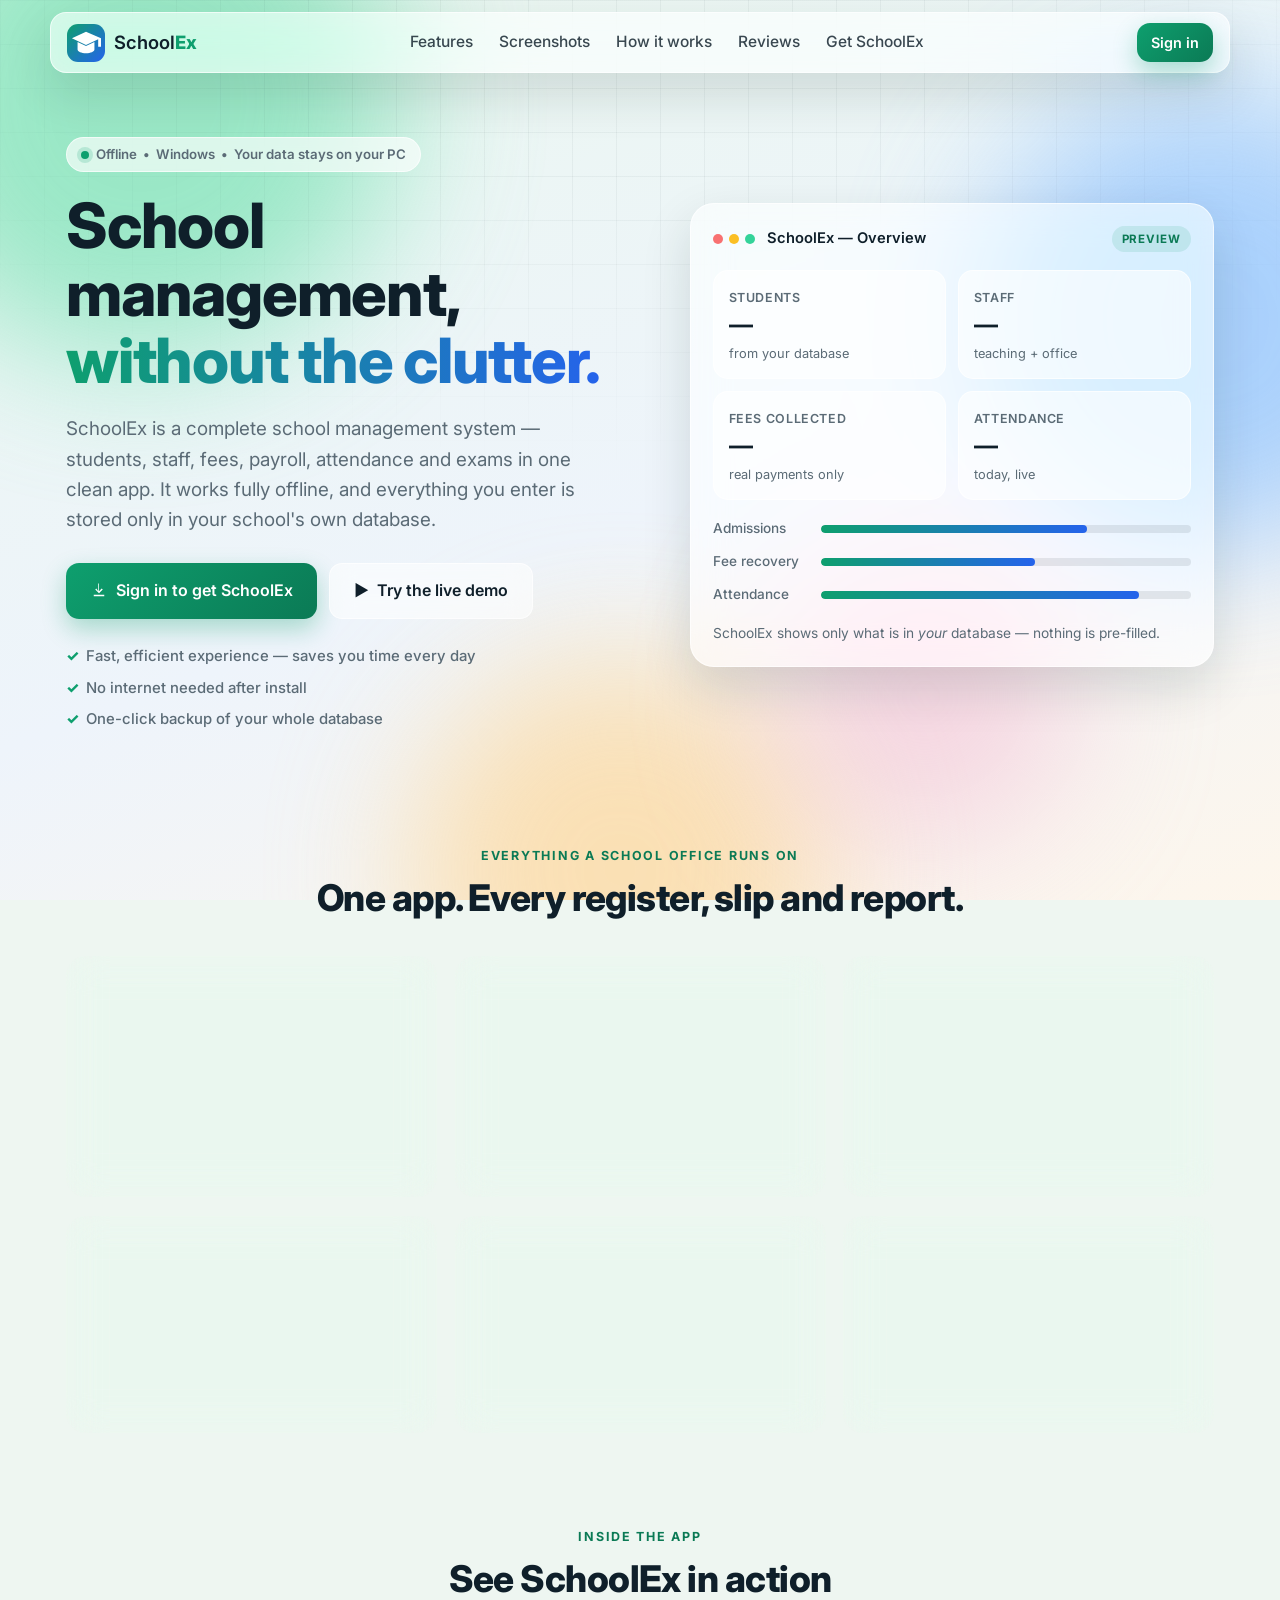
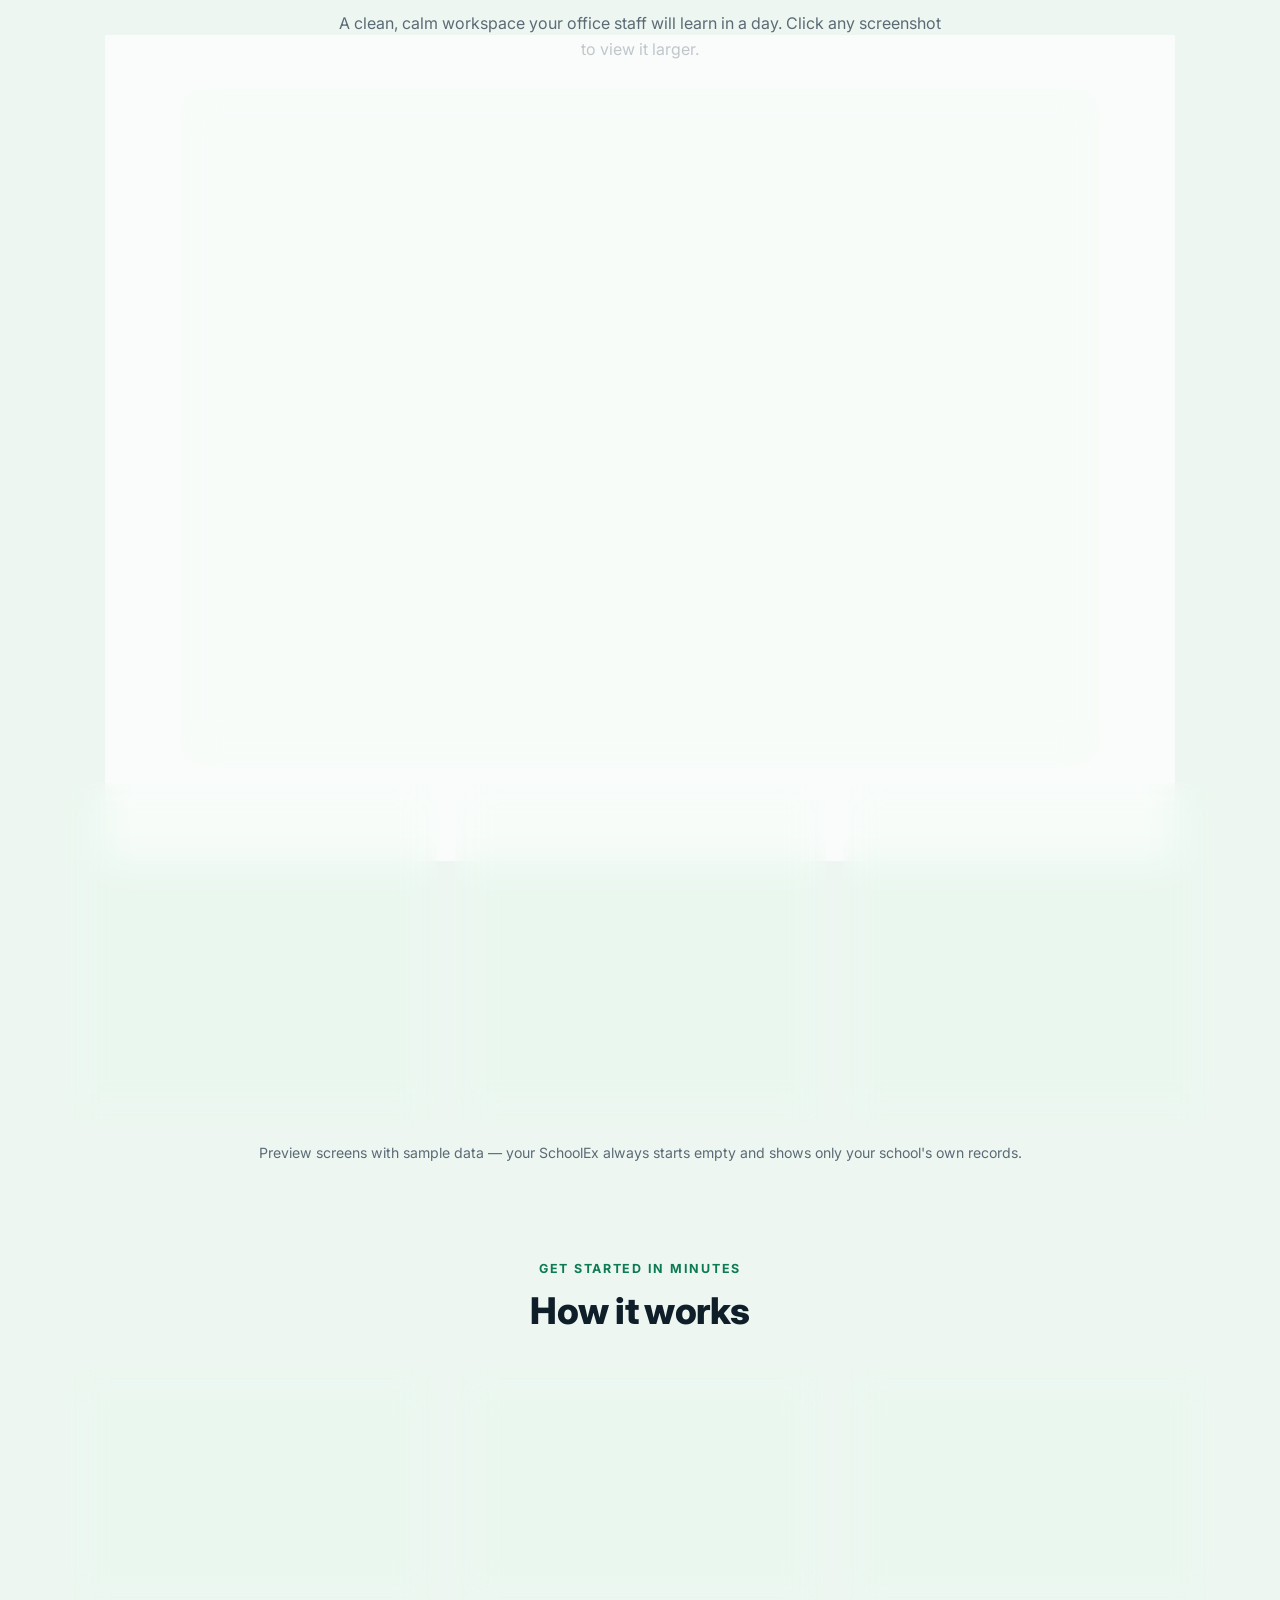
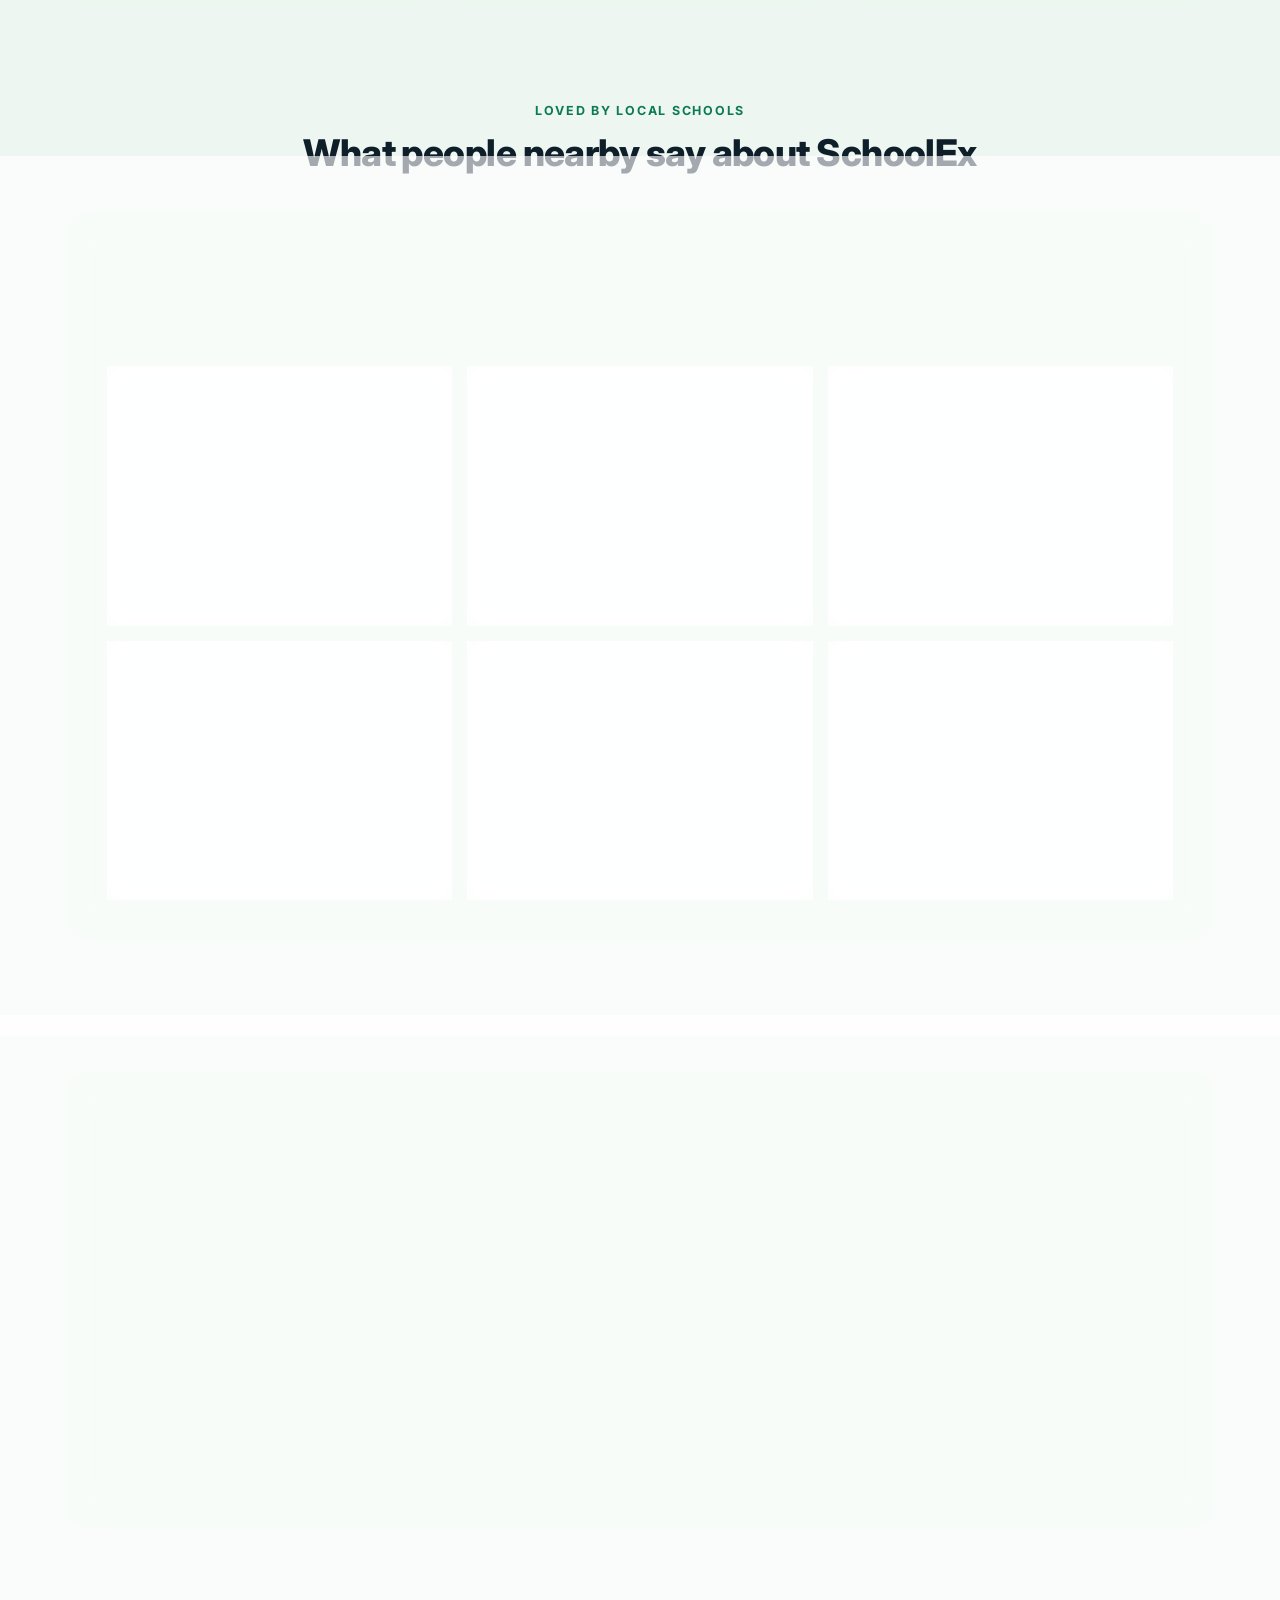
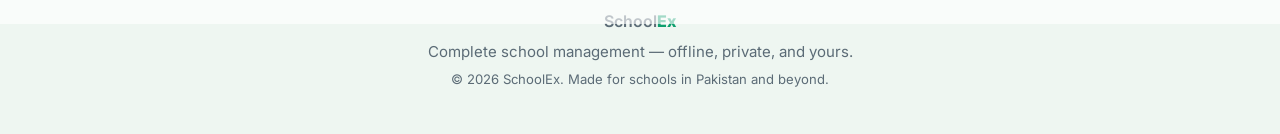
==== commit 89fe5c56: "Remove 3D student mascot; add quiet motion (progress hairline + gentle section reveal)" ====
--- a/index.html
+++ b/index.html
@@ -12,6 +12,9 @@
 <link rel="stylesheet" href="styles.css" />
 </head>
 <body>
+
+<!-- Reading progress hairline -->
+<div class="scroll-progress" id="scrollProgress" aria-hidden="true"></div>
 
 <!-- Blurred abstract background -->
 <div class="bg" aria-hidden="true">
@@ -414,79 +417,6 @@
   </div>
 </div>
 
-<!-- Scroll companion: a small 3D student who travels down the page as you scroll -->
-<div class="scroll-buddy" id="scrollBuddy" aria-hidden="true">
-  <div class="buddy-track"><div class="buddy-progress" id="buddyProgress"></div></div>
-  <div class="buddy-figure" id="buddyFigure">
-    <div class="buddy-bubble" id="buddyBubble">Welcome to SchoolEx 👋</div>
-    <div class="buddy-bob">
-      <svg class="buddy-svg" viewBox="0 0 120 132" role="img" aria-label="SchoolEx student mascot">
-        <defs>
-          <linearGradient id="buddySkin" x1="0" y1="0" x2="0" y2="1">
-            <stop offset="0%" stop-color="#ffd9b8"/><stop offset="100%" stop-color="#f2b183"/>
-          </linearGradient>
-          <linearGradient id="buddyBlazer" x1="0" y1="0" x2="0" y2="1">
-            <stop offset="0%" stop-color="#12b981"/><stop offset="100%" stop-color="#0b7a5c"/>
-          </linearGradient>
-          <linearGradient id="buddyCap" x1="0" y1="0" x2="0" y2="1">
-            <stop offset="0%" stop-color="#3b4a5f"/><stop offset="100%" stop-color="#1d2735"/>
-          </linearGradient>
-          <linearGradient id="buddyBook" x1="0" y1="0" x2="0" y2="1">
-            <stop offset="0%" stop-color="#3f8cff"/><stop offset="100%" stop-color="#2563eb"/>
-          </linearGradient>
-        </defs>
-        <ellipse cx="60" cy="124" rx="27" ry="5" fill="rgba(13,38,28,.20)"/>
-        <!-- backpack sides -->
-        <rect x="21" y="58" width="13" height="36" rx="6.5" fill="#f59e0b"/>
-        <rect x="86" y="58" width="13" height="36" rx="6.5" fill="#f59e0b"/>
-        <!-- legs & shoes -->
-        <rect x="46" y="94" width="11" height="21" rx="4" fill="#33475b"/>
-        <rect x="63" y="94" width="11" height="21" rx="4" fill="#33475b"/>
-        <rect x="41" y="112" width="18" height="8" rx="4" fill="#1f2c38"/>
-        <rect x="61" y="112" width="18" height="8" rx="4" fill="#1f2c38"/>
-        <!-- body -->
-        <rect x="33" y="50" width="54" height="50" rx="15" fill="url(#buddyBlazer)"/>
-        <polygon points="51,52 69,52 60,86" fill="#f8fafc"/>
-        <polygon points="56.5,57 63.5,57 60,75" fill="#0e9f6e"/>
-        <rect x="37.5" y="53" width="7" height="34" rx="3.5" fill="#fbbf24"/>
-        <rect x="75.5" y="53" width="7" height="34" rx="3.5" fill="#fbbf24"/>
-        <!-- arms -->
-        <rect x="24" y="58" width="10" height="28" rx="5" fill="#0b7a5c" transform="rotate(16 29 60)"/>
-        <rect x="86" y="58" width="10" height="28" rx="5" fill="#0b7a5c" transform="rotate(-16 91 60)"/>
-        <!-- book -->
-        <g transform="rotate(-5 60 90)">
-          <rect x="39" y="77" width="42" height="27" rx="3.5" fill="url(#buddyBook)"/>
-          <rect x="42.5" y="80.5" width="35" height="20" rx="2" fill="#ffffff" opacity=".92"/>
-          <line x1="60" y1="81" x2="60" y2="100" stroke="#c7d6ea" stroke-width="1.6"/>
-          <line x1="46" y1="86" x2="56" y2="86" stroke="#b9c9de" stroke-width="1.6"/>
-          <line x1="46" y1="91" x2="56" y2="91" stroke="#b9c9de" stroke-width="1.6"/>
-          <line x1="64" y1="86" x2="74" y2="86" stroke="#b9c9de" stroke-width="1.6"/>
-          <line x1="64" y1="91" x2="74" y2="91" stroke="#b9c9de" stroke-width="1.6"/>
-        </g>
-        <!-- neck & head -->
-        <rect x="53.5" y="42" width="13" height="11" rx="4" fill="#eda26f"/>
-        <circle cx="42.5" cy="33" r="4.4" fill="#f2b183"/>
-        <circle cx="77.5" cy="33" r="4.4" fill="#f2b183"/>
-        <circle cx="60" cy="31" r="17.5" fill="url(#buddySkin)"/>
-        <circle cx="48.6" cy="38" r="2.7" fill="#ff9d7a" opacity=".55"/>
-        <circle cx="71.4" cy="38" r="2.7" fill="#ff9d7a" opacity=".55"/>
-        <circle cx="54" cy="33" r="1.9" fill="#263238"/>
-        <circle cx="66" cy="33" r="1.9" fill="#263238"/>
-        <path d="M54.5 40.5 Q60 45 65.5 40.5" stroke="#9a5b33" stroke-width="1.9" fill="none" stroke-linecap="round"/>
-        <!-- graduation cap -->
-        <g transform="rotate(-8 60 15)">
-          <path d="M46.5 19.5 V26 a13.5 6.5 0 0 0 27 0 V19.5 L60 25 Z" fill="#141c28"/>
-          <polygon points="28,15 60,4.5 92,15 60,25.5" fill="url(#buddyCap)"/>
-          <g class="buddy-tassel">
-            <line x1="90" y1="14.5" x2="90" y2="28" stroke="#fbbf24" stroke-width="2.6" stroke-linecap="round"/>
-            <circle cx="90" cy="31" r="3.4" fill="#fbbf24"/>
-          </g>
-        </g>
-      </svg>
-    </div>
-  </div>
-</div>
-
 <div class="toast" id="toast" role="status" hidden></div>
 
 <script src="app.js"></script>
--- a/styles.css
+++ b/styles.css
@@ -260,27 +260,16 @@
   *{transition:none!important}
 }
 
-/* ---- Scroll companion: 3D student who travels with the scroll ---- */
-.scroll-buddy{position:fixed;right:14px;top:92px;bottom:92px;width:88px;z-index:40;pointer-events:none}
-.buddy-track{position:absolute;left:50%;top:6px;bottom:6px;width:4px;transform:translateX(-50%);border-radius:99px;background:rgba(14,84,60,.14);overflow:hidden}
-.buddy-progress{display:block;width:100%;height:0%;border-radius:99px;background:linear-gradient(180deg,#19c37d,#2563eb)}
-.buddy-figure{position:absolute;left:50%;top:0;width:84px;transform:translate(-50%,0);will-change:transform}
-.buddy-bob{animation:buddyBob 2.8s ease-in-out infinite;filter:drop-shadow(0 14px 14px rgba(13,38,28,.28))}
-.scroll-buddy.walking .buddy-bob{animation:buddyWalk .62s ease-in-out infinite}
-.buddy-svg{display:block;width:100%;height:auto}
-.buddy-tassel{transform-origin:88px 13px;animation:buddyTassel 2.8s ease-in-out infinite}
-.scroll-buddy.walking .buddy-tassel{animation-duration:.62s}
-.buddy-bubble{position:absolute;left:50%;bottom:calc(100% + 8px);transform:translate(-50%,6px) scale(.92);background:rgba(255,255,255,.94);color:#12332a;font-size:.72rem;font-weight:600;line-height:1.3;padding:7px 11px;border-radius:13px;border-bottom-right-radius:4px;box-shadow:0 10px 24px rgba(13,38,28,.20);white-space:nowrap;opacity:0;transition:opacity .35s ease,transform .35s ease}
-.buddy-bubble.show{opacity:1;transform:translate(-50%,0) scale(1)}
-@keyframes buddyBob{0%,100%{transform:translateY(0) rotate(0deg)}50%{transform:translateY(-4px) rotate(.6deg)}}
-@keyframes buddyWalk{0%,100%{transform:translateY(0) rotate(-2.4deg)}50%{transform:translateY(-5px) rotate(2.4deg)}}
-@keyframes buddyTassel{0%,100%{transform:rotate(0deg)}50%{transform:rotate(9deg)}}
-@media (max-width:680px){
-  .scroll-buddy{right:2px;top:110px;bottom:110px;width:60px}
-  .buddy-figure{width:56px}
-  .buddy-bubble{font-size:.64rem;padding:6px 9px}
-}
+/* ---- Quiet motion: reading progress + gentle section reveal ---- */
+.scroll-progress{position:fixed;top:0;left:0;height:3px;width:100%;z-index:60;transform-origin:0 50%;transform:scaleX(0);background:linear-gradient(90deg,#19c37d,#2563eb);border-radius:0 3px 3px 0}
+.reveal{opacity:0;transform:translateY(16px);transition:opacity .8s ease,transform .8s cubic-bezier(.22,.61,.36,1)}
+.reveal.in{opacity:1;transform:none}
+.blob{animation:blobDrift 26s ease-in-out infinite alternate}
+.blob-2{animation-duration:32s;animation-delay:-8s}
+.blob-3{animation-duration:38s;animation-delay:-16s}
+@keyframes blobDrift{from{transform:translate(0,0) scale(1)}to{transform:translate(34px,-26px) scale(1.07)}}
 @media (prefers-reduced-motion:reduce){
-  .buddy-bob,.buddy-tassel{animation:none!important}
-  .buddy-bubble{transition:none}
-}
+  .reveal{opacity:1;transform:none;transition:none}
+  .blob{animation:none}
+  .scroll-progress{display:none}
+}
